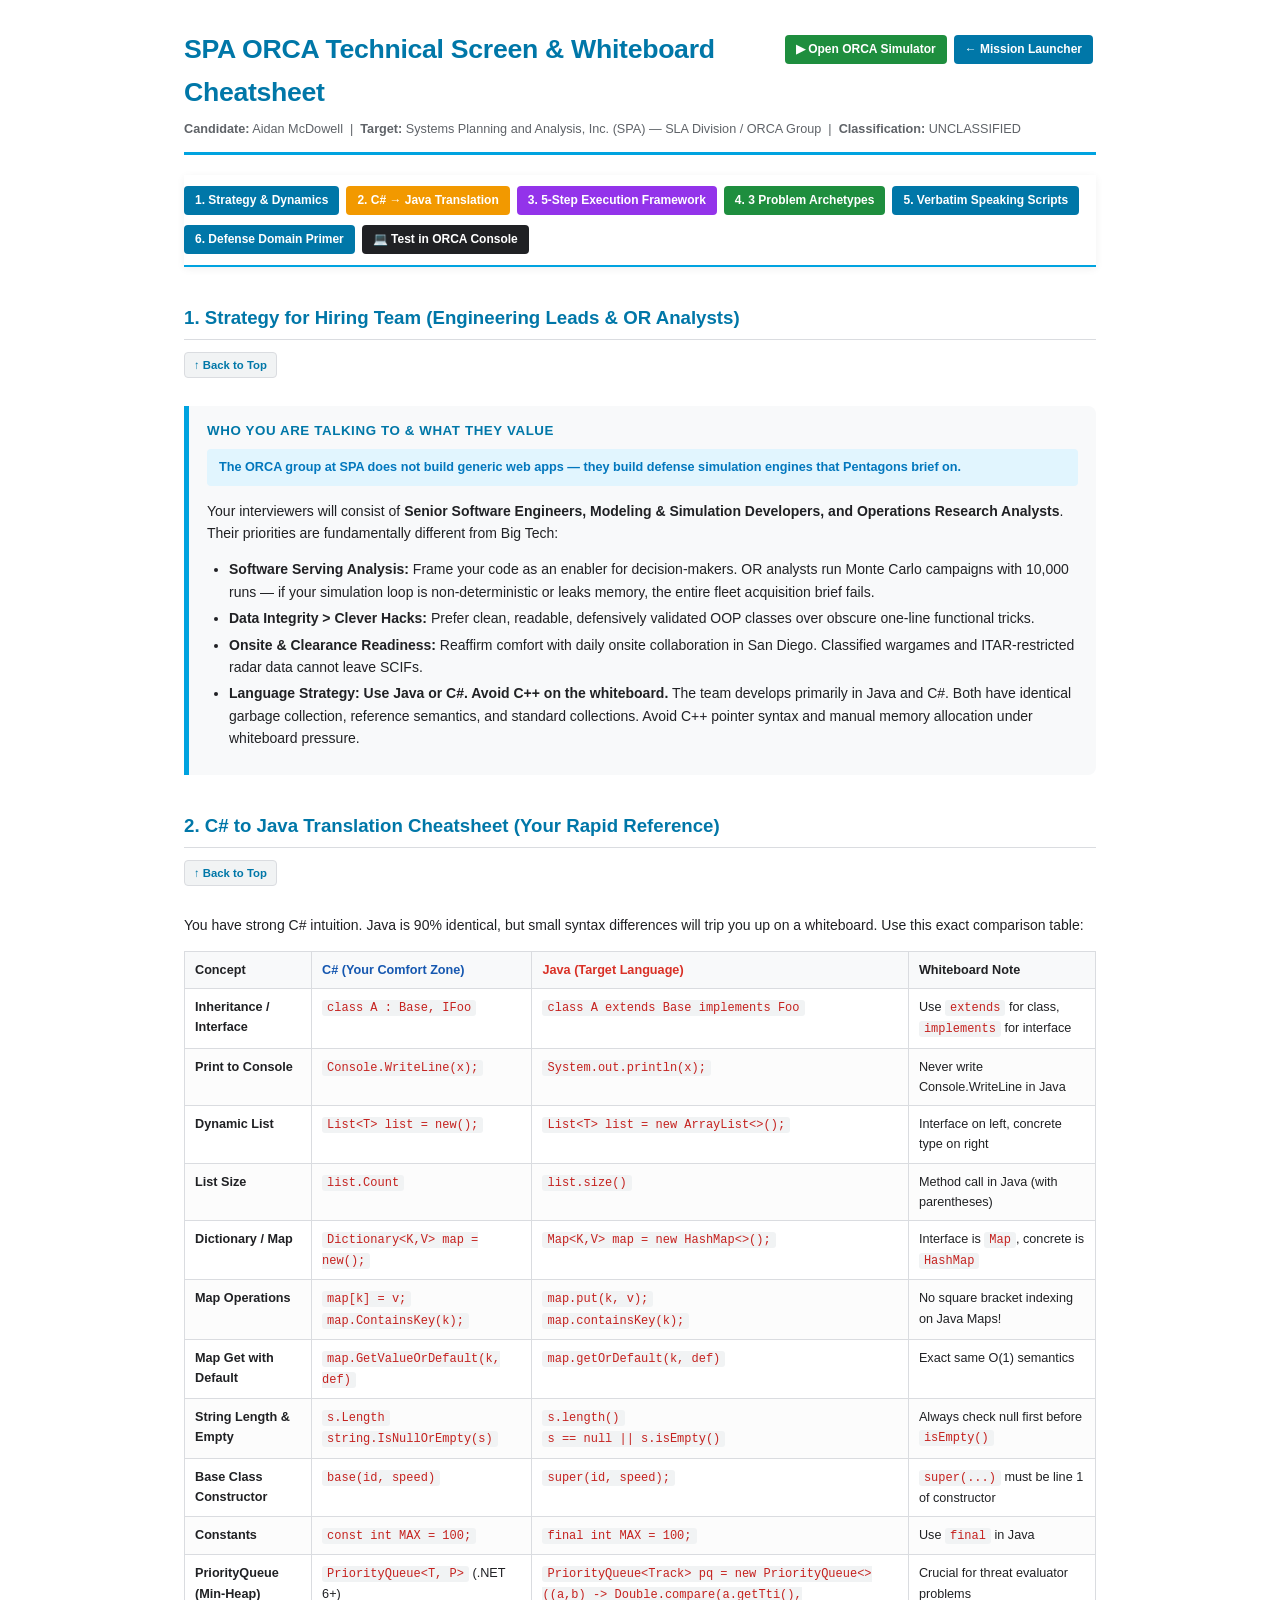
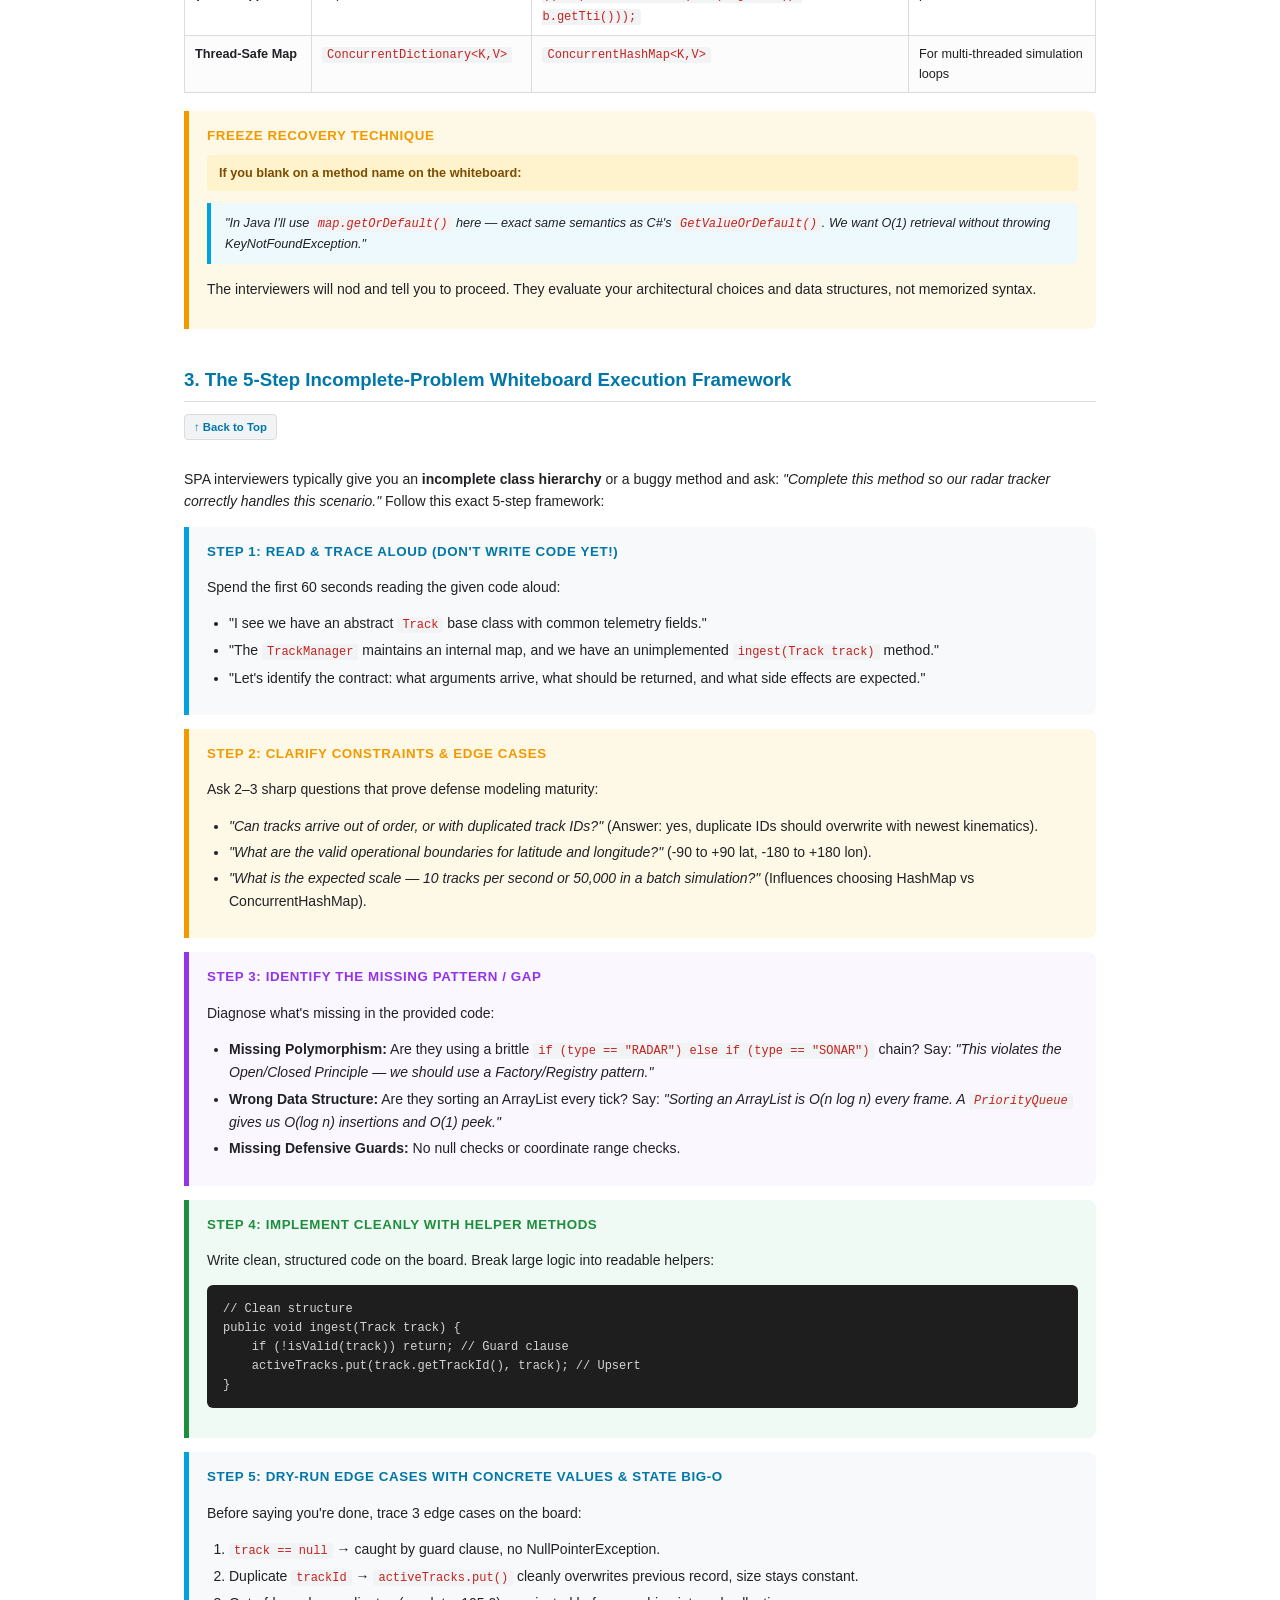
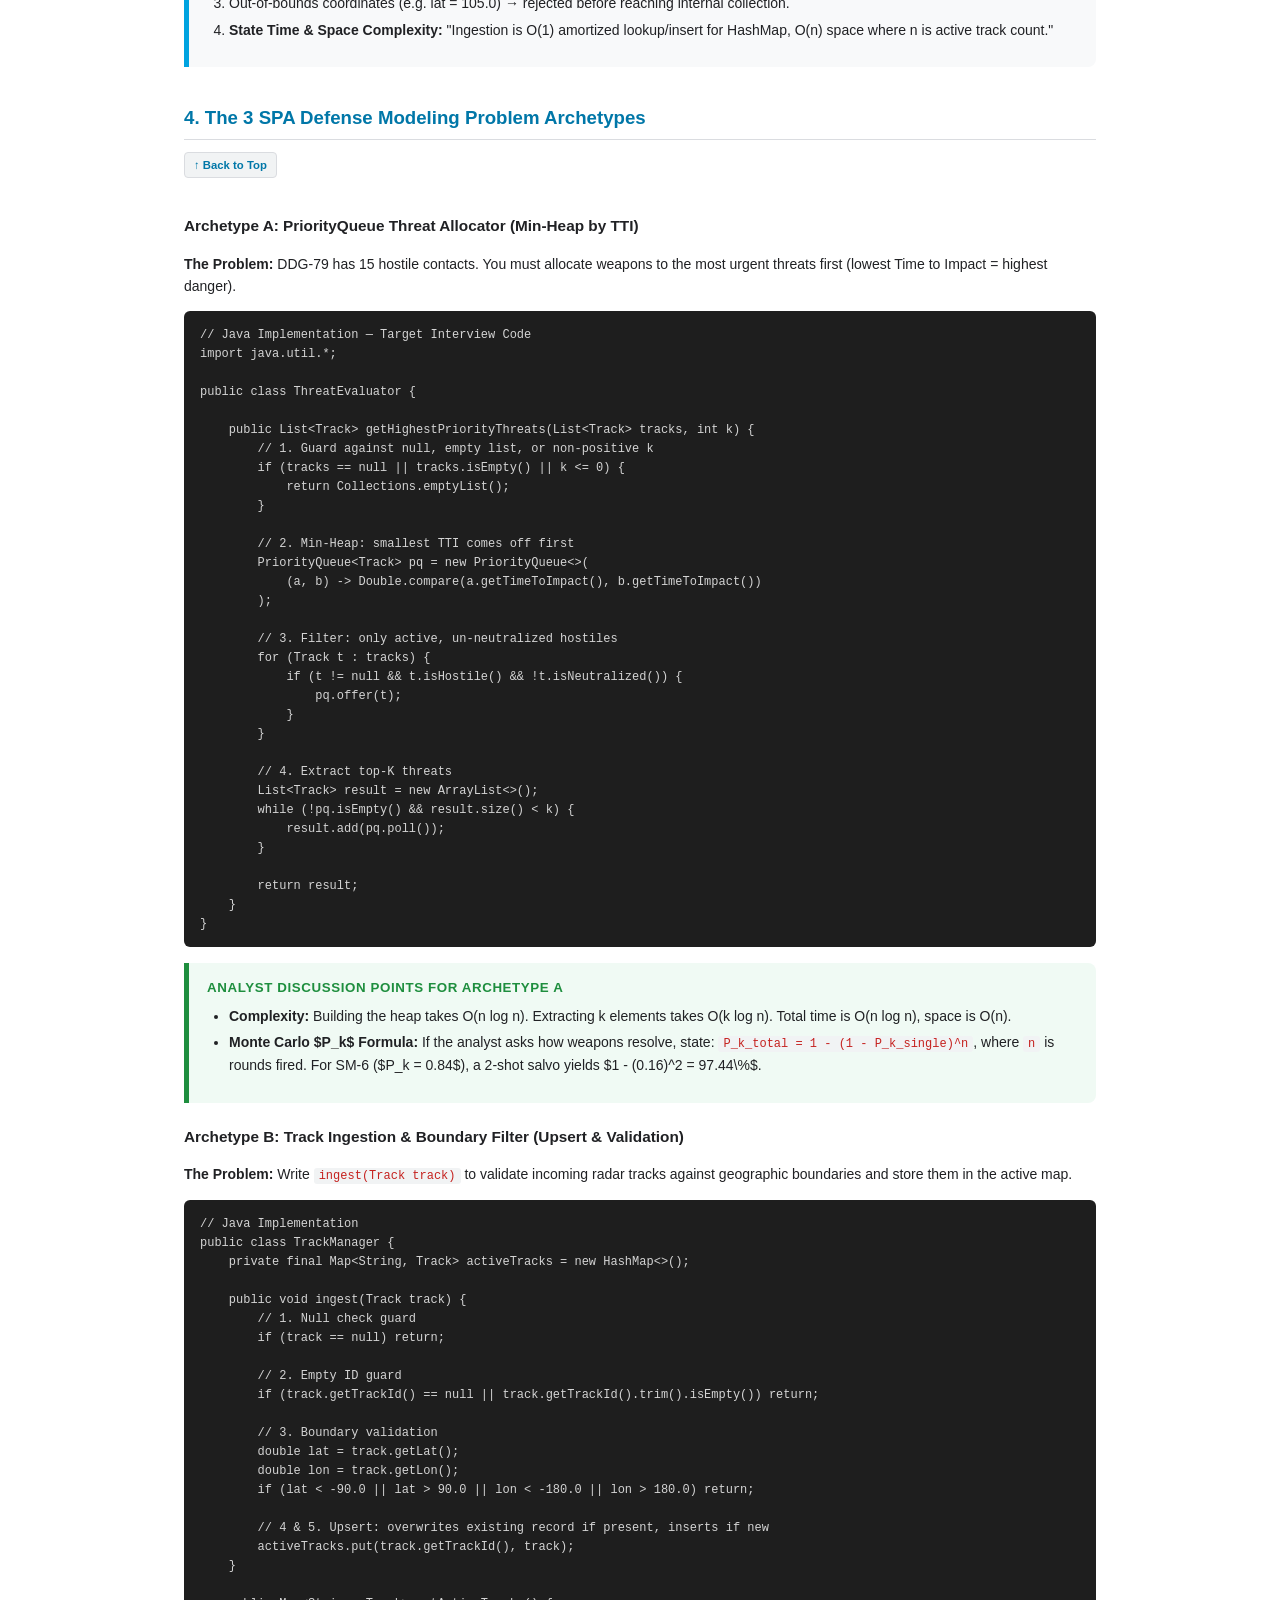
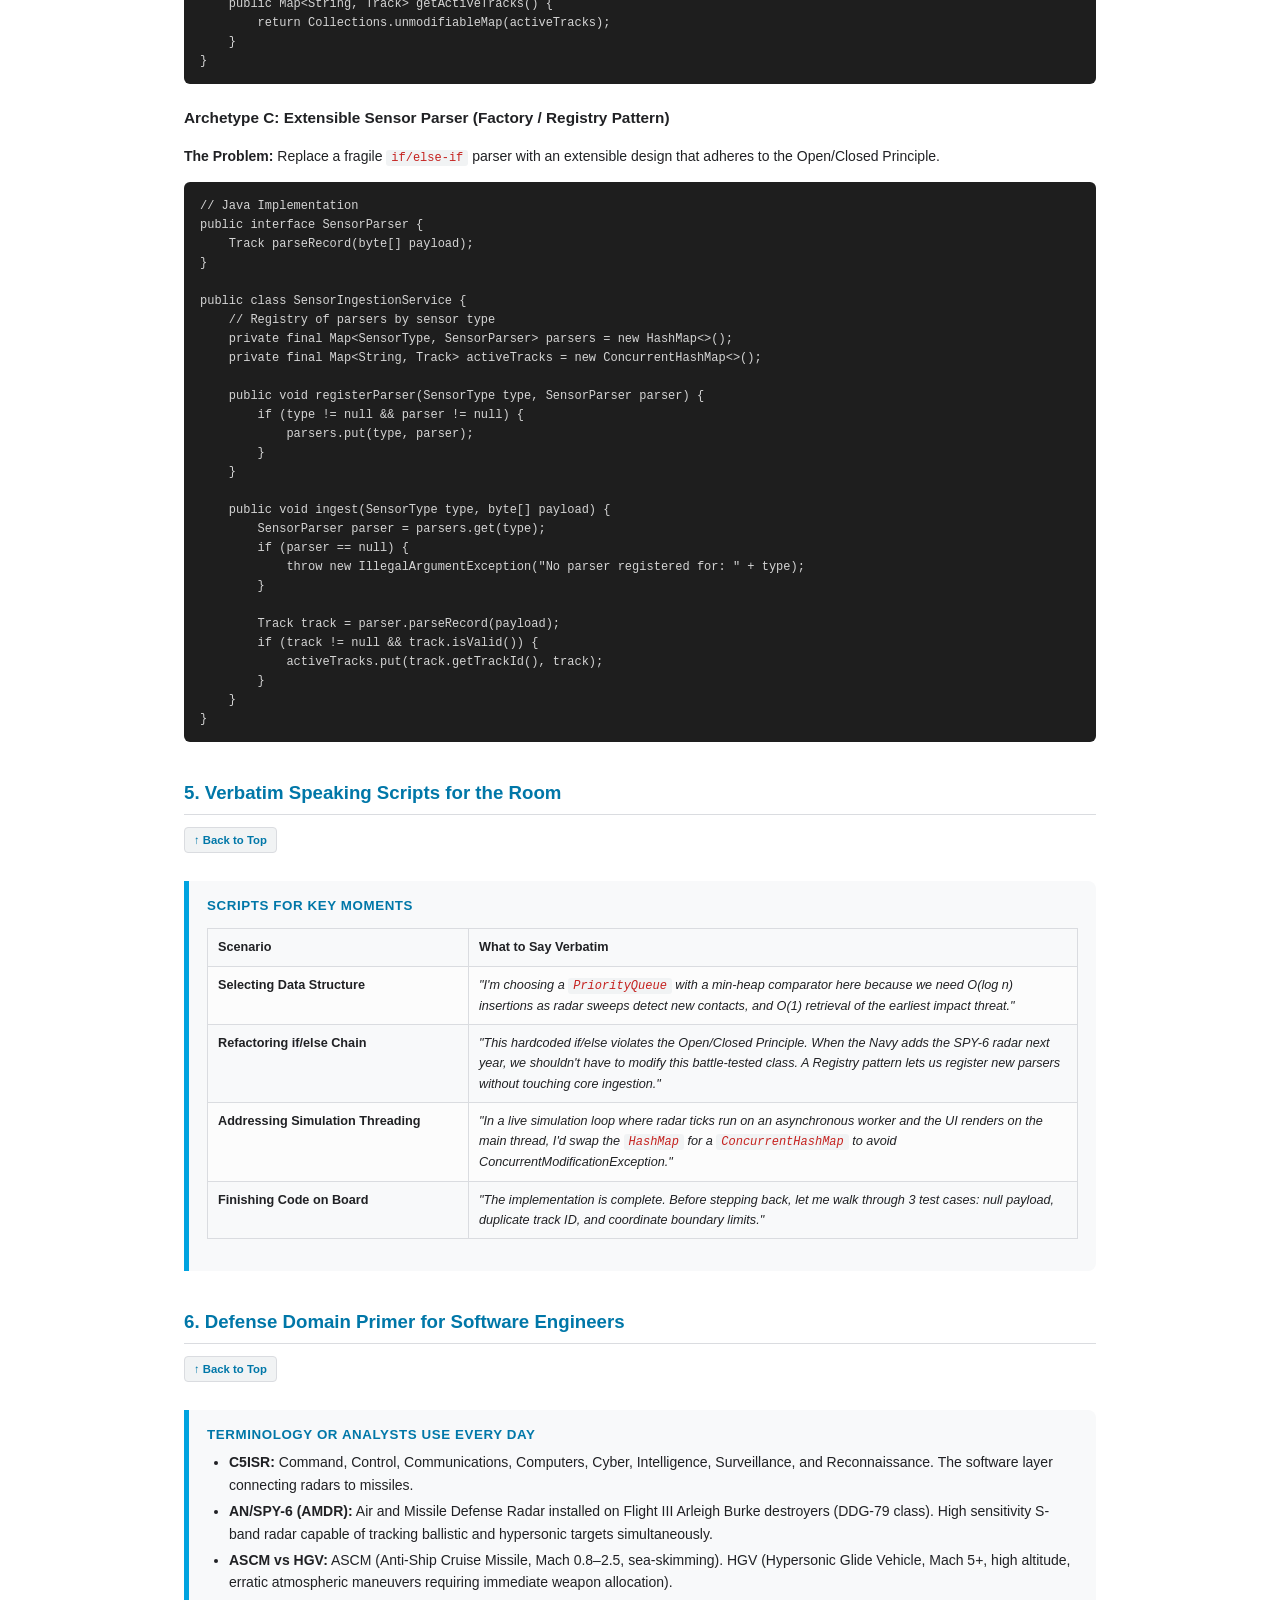
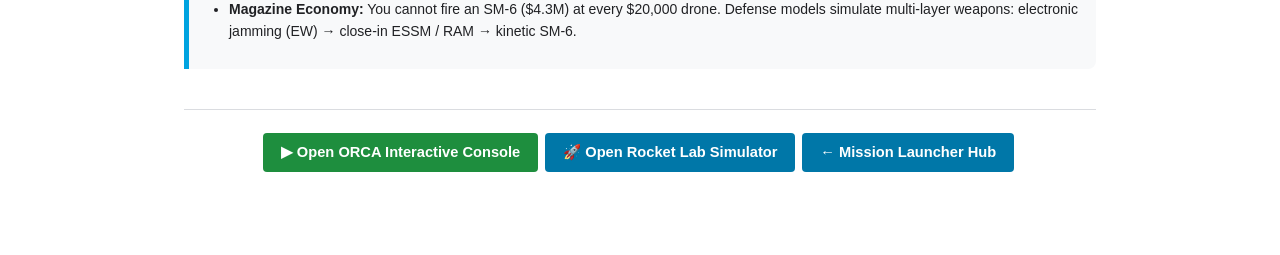
==== OCS.html @ 9c340b22 "orca sim more" ====
<!DOCTYPE html>
<html lang="en">
<head>
<meta charset="utf-8">
<title>SPA ORCA Technical Screen & Whiteboard Cheatsheet — Aidan McDowell</title>
<style>
  html { scroll-behavior: smooth; }
  *, *::before, *::after { box-sizing: border-box; }
  body {
    font-family: -apple-system, BlinkMacSystemFont, "Segoe UI", Roboto, Helvetica, Arial, sans-serif;
    line-height: 1.6;
    color: #202124;
    background: #fff;
    max-width: 960px;
    margin: 0 auto;
    padding: 28px 24px 60px;
    font-size: 10.5pt;
  }

  /* ── HEADER ── */
  .doc-header {
    border-bottom: 3px solid #00a3e0;
    padding-bottom: 12px;
    margin-bottom: 20px;
  }
  .doc-header h1 {
    color: #0077a8;
    font-size: 20pt;
    margin: 0 0 6px;
    letter-spacing: -0.3px;
  }
  .doc-header p { margin: 0; color: #5f6368; font-size: 9.5pt; }

  /* ── HEADINGS ── */
  h2 {
    color: #0077a8;
    font-size: 14pt;
    margin: 36px 0 8px;
    border-bottom: 1px solid #dadce0;
    padding-bottom: 6px;
    scroll-margin-top: 56px;
  }
  h3 { color: #202124; font-size: 11.5pt; margin: 22px 0 6px; scroll-margin-top: 56px; }

  /* ── PHASE BOXES ── */
  .phase-box {
    background: #f8f9fa;
    border-left: 5px solid #00a3e0;
    padding: 14px 18px;
    margin: 14px 0;
    border-radius: 0 8px 8px 0;
    scroll-margin-top: 56px;
  }
  .phase-box.warn  { border-left-color: #f29900; background: #fef9e7; }
  .phase-box.green { border-left-color: #1e8e3e; background: #f0faf4; }
  .phase-box.red   { border-left-color: #d93025; background: #fce8e6; }
  .phase-box.purple{ border-left-color: #9333ea; background: #fbf7ff; }

  .phase-title {
    font-weight: 700;
    font-size: 10pt;
    color: #0077a8;
    text-transform: uppercase;
    letter-spacing: 0.6px;
    margin-bottom: 6px;
  }
  .phase-box.warn   .phase-title { color: #f29900; }
  .phase-box.green  .phase-title { color: #1e8e3e; }
  .phase-box.red    .phase-title { color: #d93025; }
  .phase-box.purple .phase-title { color: #9333ea; }

  .trigger {
    background: #e1f5fe;
    padding: 8px 12px;
    border-radius: 4px;
    font-weight: 600;
    color: #0277bd;
    margin: 8px 0 12px;
    display: block;
    font-size: 9.5pt;
  }
  .phase-box.warn   .trigger { background: #fef3cd; color: #7c4d00; }
  .phase-box.red    .trigger { background: #fce8e6; color: #a50e0e; }
  .phase-box.purple .trigger { background: #f3e8ff; color: #6b21a8; }

  /* ── NAV BUTTONS ── */
  .nav-btn {
    display: inline-block;
    background: #0077a8;
    color: #fff !important;
    font-weight: 600;
    padding: 5px 11px;
    border-radius: 4px;
    text-decoration: none;
    font-size: 9pt;
    margin: 3px 3px 3px 0;
    white-space: nowrap;
  }
  .nav-btn:hover { background: #005a80; }
  .nav-btn.green { background: #1e8e3e; }
  .nav-btn.green:hover { background: #166130; }
  .nav-btn.orange { background: #f29900; color: #fff !important; }
  .nav-btn.orange:hover { background: #c47d00; }
  .nav-btn.purple { background: #9333ea; }
  .nav-btn.purple:hover { background: #7e22ce; }

  .back-btn {
    display: inline-block;
    background: #f1f3f4;
    color: #0077a8 !important;
    border: 1px solid #dadce0;
    font-weight: 600;
    padding: 3px 9px;
    border-radius: 4px;
    text-decoration: none;
    font-size: 8.5pt;
    margin: 4px 3px 14px 0;
  }
  .back-btn:hover { background: #e8eaed; }

  .jump-link { color: #0077a8; font-weight: 600; text-decoration: underline; }

  /* ── QUOTE BOX ── */
  .quote-box {
    background: #eef9fd;
    border-left: 4px solid #00a3e0;
    padding: 10px 14px;
    font-style: italic;
    margin: 10px 0;
    border-radius: 0 6px 6px 0;
    font-size: 9.5pt;
  }
  .quote-box.green { background: #f0faf4; border-left-color: #1e8e3e; }

  /* ── CODE BLOCKS ── */
  pre, code { font-family: "Consolas", "Courier New", monospace; }
  pre {
    background: #1e1e1e;
    color: #d4d4d4;
    padding: 14px 16px;
    border-radius: 6px;
    overflow-x: auto;
    font-size: 9.5pt;
    line-height: 1.5;
    margin: 10px 0 16px;
  }
  code {
    background: #f1f3f4;
    color: #c5221f;
    padding: 1px 5px;
    border-radius: 3px;
    font-size: 9pt;
  }
  pre code { background: transparent; color: inherit; padding: 0; }

  /* ── TABLES ── */
  table { width: 100%; border-collapse: collapse; margin: 12px 0 18px; font-size: 9.5pt; }
  th, td { border: 1px solid #dadce0; padding: 8px 10px; text-align: left; vertical-align: top; }
  th { background: #f8f9fa; font-weight: 600; color: #202124; }
  tr:nth-child(even) td { background: #fcfcfc; }
  .table-csharp { color: #1557b0; font-weight: 600; }
  .table-java { color: #d93025; font-weight: 600; }

  ul, ol { margin: 6px 0 12px; padding-left: 22px; }
  li { margin-bottom: 4px; }

  /* ── FLOATING NAV ── */
  .floating-nav {
    position: sticky; top: 0; z-index: 100;
    background: #fff; border-bottom: 2px solid #00a3e0;
    padding: 8px 0; margin-bottom: 20px;
    display: flex; flex-wrap: wrap; gap: 4px;
    box-shadow: 0 2px 8px rgba(0,0,0,0.06);
  }
</style>
</head>
<body>

<div class="doc-header" id="top">
  <div style="float: right; margin-top: 4px;">
    <a href="ORCA.html" class="nav-btn green">▶ Open ORCA Simulator</a>
    <a href="index.html" class="nav-btn">← Mission Launcher</a>
  </div>
  <h1>SPA ORCA Technical Screen &amp; Whiteboard Cheatsheet</h1>
  <p><strong>Candidate:</strong> Aidan McDowell &nbsp;|&nbsp; <strong>Target:</strong> Systems Planning and Analysis, Inc. (SPA) — SLA Division / ORCA Group &nbsp;|&nbsp; <strong>Classification:</strong> UNCLASSIFIED</p>
</div>

<!-- FLOATING NAV BAR -->
<div class="floating-nav">
  <a href="#strategy" class="nav-btn">1. Strategy &amp; Dynamics</a>
  <a href="#csharp-java" class="nav-btn orange">2. C# → Java Translation</a>
  <a href="#framework" class="nav-btn purple">3. 5-Step Execution Framework</a>
  <a href="#archetypes" class="nav-btn green">4. 3 Problem Archetypes</a>
  <a href="#phrases" class="nav-btn">5. Verbatim Speaking Scripts</a>
  <a href="#domain" class="nav-btn">6. Defense Domain Primer</a>
  <a href="ORCA.html" class="nav-btn" style="background: #202124;">💻 Test in ORCA Console</a>
</div>

<!-- SECTION 1 -->
<h2 id="strategy">1. Strategy for Hiring Team (Engineering Leads &amp; OR Analysts)</h2>
<a href="#top" class="back-btn">↑ Back to Top</a>

<div class="phase-box">
  <div class="phase-title">Who You Are Talking To &amp; What They Value</div>
  <span class="trigger">The ORCA group at SPA does not build generic web apps — they build defense simulation engines that Pentagons brief on.</span>
  <p>Your interviewers will consist of <strong>Senior Software Engineers, Modeling &amp; Simulation Developers, and Operations Research Analysts</strong>. Their priorities are fundamentally different from Big Tech:</p>
  <ul>
    <li><strong>Software Serving Analysis:</strong> Frame your code as an enabler for decision-makers. OR analysts run Monte Carlo campaigns with 10,000 runs — if your simulation loop is non-deterministic or leaks memory, the entire fleet acquisition brief fails.</li>
    <li><strong>Data Integrity &gt; Clever Hacks:</strong> Prefer clean, readable, defensively validated OOP classes over obscure one-line functional tricks.</li>
    <li><strong>Onsite &amp; Clearance Readiness:</strong> Reaffirm comfort with daily onsite collaboration in San Diego. Classified wargames and ITAR-restricted radar data cannot leave SCIFs.</li>
    <li><strong>Language Strategy:</strong> <strong>Use Java or C#. Avoid C++ on the whiteboard.</strong> The team develops primarily in Java and C#. Both have identical garbage collection, reference semantics, and standard collections. Avoid C++ pointer syntax and manual memory allocation under whiteboard pressure.</li>
  </ul>
</div>

<!-- SECTION 2 -->
<h2 id="csharp-java">2. C# to Java Translation Cheatsheet (Your Rapid Reference)</h2>
<a href="#top" class="back-btn">↑ Back to Top</a>

<p>You have strong C# intuition. Java is 90% identical, but small syntax differences will trip you up on a whiteboard. Use this exact comparison table:</p>

<table>
  <thead>
    <tr>
      <th>Concept</th>
      <th class="table-csharp">C# (Your Comfort Zone)</th>
      <th class="table-java">Java (Target Language)</th>
      <th>Whiteboard Note</th>
    </tr>
  </thead>
  <tbody>
    <tr>
      <td><strong>Inheritance / Interface</strong></td>
      <td><code>class A : Base, IFoo</code></td>
      <td><code>class A extends Base implements Foo</code></td>
      <td>Use <code>extends</code> for class, <code>implements</code> for interface</td>
    </tr>
    <tr>
      <td><strong>Print to Console</strong></td>
      <td><code>Console.WriteLine(x);</code></td>
      <td><code>System.out.println(x);</code></td>
      <td>Never write Console.WriteLine in Java</td>
    </tr>
    <tr>
      <td><strong>Dynamic List</strong></td>
      <td><code>List&lt;T&gt; list = new();</code></td>
      <td><code>List&lt;T&gt; list = new ArrayList&lt;&gt;();</code></td>
      <td>Interface on left, concrete type on right</td>
    </tr>
    <tr>
      <td><strong>List Size</strong></td>
      <td><code>list.Count</code></td>
      <td><code>list.size()</code></td>
      <td>Method call in Java (with parentheses)</td>
    </tr>
    <tr>
      <td><strong>Dictionary / Map</strong></td>
      <td><code>Dictionary&lt;K,V&gt; map = new();</code></td>
      <td><code>Map&lt;K,V&gt; map = new HashMap&lt;&gt;();</code></td>
      <td>Interface is <code>Map</code>, concrete is <code>HashMap</code></td>
    </tr>
    <tr>
      <td><strong>Map Operations</strong></td>
      <td><code>map[k] = v;</code><br><code>map.ContainsKey(k);</code></td>
      <td><code>map.put(k, v);</code><br><code>map.containsKey(k);</code></td>
      <td>No square bracket indexing on Java Maps!</td>
    </tr>
    <tr>
      <td><strong>Map Get with Default</strong></td>
      <td><code>map.GetValueOrDefault(k, def)</code></td>
      <td><code>map.getOrDefault(k, def)</code></td>
      <td>Exact same O(1) semantics</td>
    </tr>
    <tr>
      <td><strong>String Length &amp; Empty</strong></td>
      <td><code>s.Length</code><br><code>string.IsNullOrEmpty(s)</code></td>
      <td><code>s.length()</code><br><code>s == null || s.isEmpty()</code></td>
      <td>Always check null first before <code>isEmpty()</code></td>
    </tr>
    <tr>
      <td><strong>Base Class Constructor</strong></td>
      <td><code>base(id, speed)</code></td>
      <td><code>super(id, speed);</code></td>
      <td><code>super(...)</code> must be line 1 of constructor</td>
    </tr>
    <tr>
      <td><strong>Constants</strong></td>
      <td><code>const int MAX = 100;</code></td>
      <td><code>final int MAX = 100;</code></td>
      <td>Use <code>final</code> in Java</td>
    </tr>
    <tr>
      <td><strong>PriorityQueue (Min-Heap)</strong></td>
      <td><code>PriorityQueue&lt;T, P&gt;</code> (.NET 6+)</td>
      <td><code>PriorityQueue&lt;Track&gt; pq = new PriorityQueue&lt;&gt;((a,b) -&gt; Double.compare(a.getTti(), b.getTti()));</code></td>
      <td>Crucial for threat evaluator problems</td>
    </tr>
    <tr>
      <td><strong>Thread-Safe Map</strong></td>
      <td><code>ConcurrentDictionary&lt;K,V&gt;</code></td>
      <td><code>ConcurrentHashMap&lt;K,V&gt;</code></td>
      <td>For multi-threaded simulation loops</td>
    </tr>
  </tbody>
</table>

<div class="phase-box warn">
  <div class="phase-title">Freeze Recovery Technique</div>
  <span class="trigger">If you blank on a method name on the whiteboard:</span>
  <div class="quote-box">
    "In Java I'll use <code>map.getOrDefault()</code> here — exact same semantics as C#'s <code>GetValueOrDefault()</code>. We want O(1) retrieval without throwing KeyNotFoundException."
  </div>
  <p>The interviewers will nod and tell you to proceed. They evaluate your architectural choices and data structures, not memorized syntax.</p>
</div>

<!-- SECTION 3 -->
<h2 id="framework">3. The 5-Step Incomplete-Problem Whiteboard Execution Framework</h2>
<a href="#top" class="back-btn">↑ Back to Top</a>

<p>SPA interviewers typically give you an <strong>incomplete class hierarchy</strong> or a buggy method and ask: <em>"Complete this method so our radar tracker correctly handles this scenario."</em> Follow this exact 5-step framework:</p>

<div class="phase-box">
  <div class="phase-title">Step 1: Read &amp; Trace Aloud (Don't Write Code Yet!)</div>
  <p>Spend the first 60 seconds reading the given code aloud:</p>
  <ul>
    <li>"I see we have an abstract <code>Track</code> base class with common telemetry fields."</li>
    <li>"The <code>TrackManager</code> maintains an internal map, and we have an unimplemented <code>ingest(Track track)</code> method."</li>
    <li>"Let's identify the contract: what arguments arrive, what should be returned, and what side effects are expected."</li>
  </ul>
</div>

<div class="phase-box warn">
  <div class="phase-title">Step 2: Clarify Constraints &amp; Edge Cases</div>
  <p>Ask 2–3 sharp questions that prove defense modeling maturity:</p>
  <ul>
    <li><em>"Can tracks arrive out of order, or with duplicated track IDs?"</em> (Answer: yes, duplicate IDs should overwrite with newest kinematics).</li>
    <li><em>"What are the valid operational boundaries for latitude and longitude?"</em> (-90 to +90 lat, -180 to +180 lon).</li>
    <li><em>"What is the expected scale — 10 tracks per second or 50,000 in a batch simulation?"</em> (Influences choosing HashMap vs ConcurrentHashMap).</li>
  </ul>
</div>

<div class="phase-box purple">
  <div class="phase-title">Step 3: Identify the Missing Pattern / Gap</div>
  <p>Diagnose what's missing in the provided code:</p>
  <ul>
    <li><strong>Missing Polymorphism:</strong> Are they using a brittle <code>if (type == "RADAR") else if (type == "SONAR")</code> chain? Say: <em>"This violates the Open/Closed Principle — we should use a Factory/Registry pattern."</em></li>
    <li><strong>Wrong Data Structure:</strong> Are they sorting an ArrayList every tick? Say: <em>"Sorting an ArrayList is O(n log n) every frame. A <code>PriorityQueue</code> gives us O(log n) insertions and O(1) peek."</em></li>
    <li><strong>Missing Defensive Guards:</strong> No null checks or coordinate range checks.</li>
  </ul>
</div>

<div class="phase-box green">
  <div class="phase-title">Step 4: Implement Cleanly with Helper Methods</div>
  <p>Write clean, structured code on the board. Break large logic into readable helpers:</p>
  <pre><code>// Clean structure
public void ingest(Track track) {
    if (!isValid(track)) return; // Guard clause
    activeTracks.put(track.getTrackId(), track); // Upsert
}</code></pre>
</div>

<div class="phase-box">
  <div class="phase-title">Step 5: Dry-Run Edge Cases with Concrete Values &amp; State Big-O</div>
  <p>Before saying you're done, trace 3 edge cases on the board:</p>
  <ol>
    <li><code>track == null</code> → caught by guard clause, no NullPointerException.</li>
    <li>Duplicate <code>trackId</code> → <code>activeTracks.put()</code> cleanly overwrites previous record, size stays constant.</li>
    <li>Out-of-bounds coordinates (e.g. lat = 105.0) → rejected before reaching internal collection.</li>
    <li><strong>State Time &amp; Space Complexity:</strong> "Ingestion is O(1) amortized lookup/insert for HashMap, O(n) space where n is active track count."</li>
  </ol>
</div>

<!-- SECTION 4 -->
<h2 id="archetypes">4. The 3 SPA Defense Modeling Problem Archetypes</h2>
<a href="#top" class="back-btn">↑ Back to Top</a>

<h3>Archetype A: PriorityQueue Threat Allocator (Min-Heap by TTI)</h3>
<p><strong>The Problem:</strong> DDG-79 has 15 hostile contacts. You must allocate weapons to the most urgent threats first (lowest Time to Impact = highest danger).</p>

<pre><code class="language-java">// Java Implementation — Target Interview Code
import java.util.*;

public class ThreatEvaluator {

    public List&lt;Track&gt; getHighestPriorityThreats(List&lt;Track&gt; tracks, int k) {
        // 1. Guard against null, empty list, or non-positive k
        if (tracks == null || tracks.isEmpty() || k &lt;= 0) {
            return Collections.emptyList();
        }

        // 2. Min-Heap: smallest TTI comes off first
        PriorityQueue&lt;Track&gt; pq = new PriorityQueue&lt;&gt;(
            (a, b) -&gt; Double.compare(a.getTimeToImpact(), b.getTimeToImpact())
        );

        // 3. Filter: only active, un-neutralized hostiles
        for (Track t : tracks) {
            if (t != null && t.isHostile() && !t.isNeutralized()) {
                pq.offer(t);
            }
        }

        // 4. Extract top-K threats
        List&lt;Track&gt; result = new ArrayList&lt;&gt;();
        while (!pq.isEmpty() && result.size() &lt; k) {
            result.add(pq.poll());
        }

        return result;
    }
}</code></pre>

<div class="phase-box green">
  <div class="phase-title">Analyst Discussion Points for Archetype A</div>
  <ul>
    <li><strong>Complexity:</strong> Building the heap takes O(n log n). Extracting k elements takes O(k log n). Total time is O(n log n), space is O(n).</li>
    <li><strong>Monte Carlo $P_k$ Formula:</strong> If the analyst asks how weapons resolve, state:
      <code>P_k_total = 1 - (1 - P_k_single)^n</code>, where <code>n</code> is rounds fired. For SM-6 ($P_k = 0.84$), a 2-shot salvo yields $1 - (0.16)^2 = 97.44\%$.
    </li>
  </ul>
</div>

<h3>Archetype B: Track Ingestion &amp; Boundary Filter (Upsert &amp; Validation)</h3>
<p><strong>The Problem:</strong> Write <code>ingest(Track track)</code> to validate incoming radar tracks against geographic boundaries and store them in the active map.</p>

<pre><code class="language-java">// Java Implementation
public class TrackManager {
    private final Map&lt;String, Track&gt; activeTracks = new HashMap&lt;&gt;();

    public void ingest(Track track) {
        // 1. Null check guard
        if (track == null) return;

        // 2. Empty ID guard
        if (track.getTrackId() == null || track.getTrackId().trim().isEmpty()) return;

        // 3. Boundary validation
        double lat = track.getLat();
        double lon = track.getLon();
        if (lat &lt; -90.0 || lat &gt; 90.0 || lon &lt; -180.0 || lon &gt; 180.0) return;

        // 4 & 5. Upsert: overwrites existing record if present, inserts if new
        activeTracks.put(track.getTrackId(), track);
    }

    public Map&lt;String, Track&gt; getActiveTracks() {
        return Collections.unmodifiableMap(activeTracks);
    }
}</code></pre>

<h3>Archetype C: Extensible Sensor Parser (Factory / Registry Pattern)</h3>
<p><strong>The Problem:</strong> Replace a fragile <code>if/else-if</code> parser with an extensible design that adheres to the Open/Closed Principle.</p>

<pre><code class="language-java">// Java Implementation
public interface SensorParser {
    Track parseRecord(byte[] payload);
}

public class SensorIngestionService {
    // Registry of parsers by sensor type
    private final Map&lt;SensorType, SensorParser&gt; parsers = new HashMap&lt;&gt;();
    private final Map&lt;String, Track&gt; activeTracks = new ConcurrentHashMap&lt;&gt;();

    public void registerParser(SensorType type, SensorParser parser) {
        if (type != null && parser != null) {
            parsers.put(type, parser);
        }
    }

    public void ingest(SensorType type, byte[] payload) {
        SensorParser parser = parsers.get(type);
        if (parser == null) {
            throw new IllegalArgumentException("No parser registered for: " + type);
        }

        Track track = parser.parseRecord(payload);
        if (track != null && track.isValid()) {
            activeTracks.put(track.getTrackId(), track);
        }
    }
}</code></pre>

<!-- SECTION 5 -->
<h2 id="phrases">5. Verbatim Speaking Scripts for the Room</h2>
<a href="#top" class="back-btn">↑ Back to Top</a>

<div class="phase-box">
  <div class="phase-title">Scripts for Key Moments</div>
  <table style="width: 100%;">
    <tr>
      <th style="width: 30%;">Scenario</th>
      <th>What to Say Verbatim</th>
    </tr>
    <tr>
      <td><strong>Selecting Data Structure</strong></td>
      <td><em>"I'm choosing a <code>PriorityQueue</code> with a min-heap comparator here because we need O(log n) insertions as radar sweeps detect new contacts, and O(1) retrieval of the earliest impact threat."</em></td>
    </tr>
    <tr>
      <td><strong>Refactoring if/else Chain</strong></td>
      <td><em>"This hardcoded if/else violates the Open/Closed Principle. When the Navy adds the SPY-6 radar next year, we shouldn't have to modify this battle-tested class. A Registry pattern lets us register new parsers without touching core ingestion."</em></td>
    </tr>
    <tr>
      <td><strong>Addressing Simulation Threading</strong></td>
      <td><em>"In a live simulation loop where radar ticks run on an asynchronous worker and the UI renders on the main thread, I'd swap the <code>HashMap</code> for a <code>ConcurrentHashMap</code> to avoid ConcurrentModificationException."</em></td>
    </tr>
    <tr>
      <td><strong>Finishing Code on Board</strong></td>
      <td><em>"The implementation is complete. Before stepping back, let me walk through 3 test cases: null payload, duplicate track ID, and coordinate boundary limits."</em></td>
    </tr>
  </table>
</div>

<!-- SECTION 6 -->
<h2 id="domain">6. Defense Domain Primer for Software Engineers</h2>
<a href="#top" class="back-btn">↑ Back to Top</a>

<div class="phase-box">
  <div class="phase-title">Terminology OR Analysts Use Every Day</div>
  <ul>
    <li><strong>C5ISR:</strong> Command, Control, Communications, Computers, Cyber, Intelligence, Surveillance, and Reconnaissance. The software layer connecting radars to missiles.</li>
    <li><strong>AN/SPY-6 (AMDR):</strong> Air and Missile Defense Radar installed on Flight III Arleigh Burke destroyers (DDG-79 class). High sensitivity S-band radar capable of tracking ballistic and hypersonic targets simultaneously.</li>
    <li><strong>ASCM vs HGV:</strong> ASCM (Anti-Ship Cruise Missile, Mach 0.8–2.5, sea-skimming). HGV (Hypersonic Glide Vehicle, Mach 5+, high altitude, erratic atmospheric maneuvers requiring immediate weapon allocation).</li>
    <li><strong>Magazine Economy:</strong> You cannot fire an SM-6 ($4.3M) at every $20,000 drone. Defense models simulate multi-layer weapons: electronic jamming (EW) → close-in ESSM / RAM → kinetic SM-6.</li>
  </ul>
</div>

<div style="text-align: center; margin-top: 40px; padding: 20px; border-top: 1px solid #dadce0;">
  <a href="ORCA.html" class="nav-btn green" style="font-size: 11pt; padding: 8px 18px;">▶ Open ORCA Interactive Console</a>
  <a href="rocketlab.html" class="nav-btn" style="font-size: 11pt; padding: 8px 18px;">🚀 Open Rocket Lab Simulator</a>
  <a href="index.html" class="nav-btn" style="font-size: 11pt; padding: 8px 18px;">← Mission Launcher Hub</a>
</div>

</body>
</html>
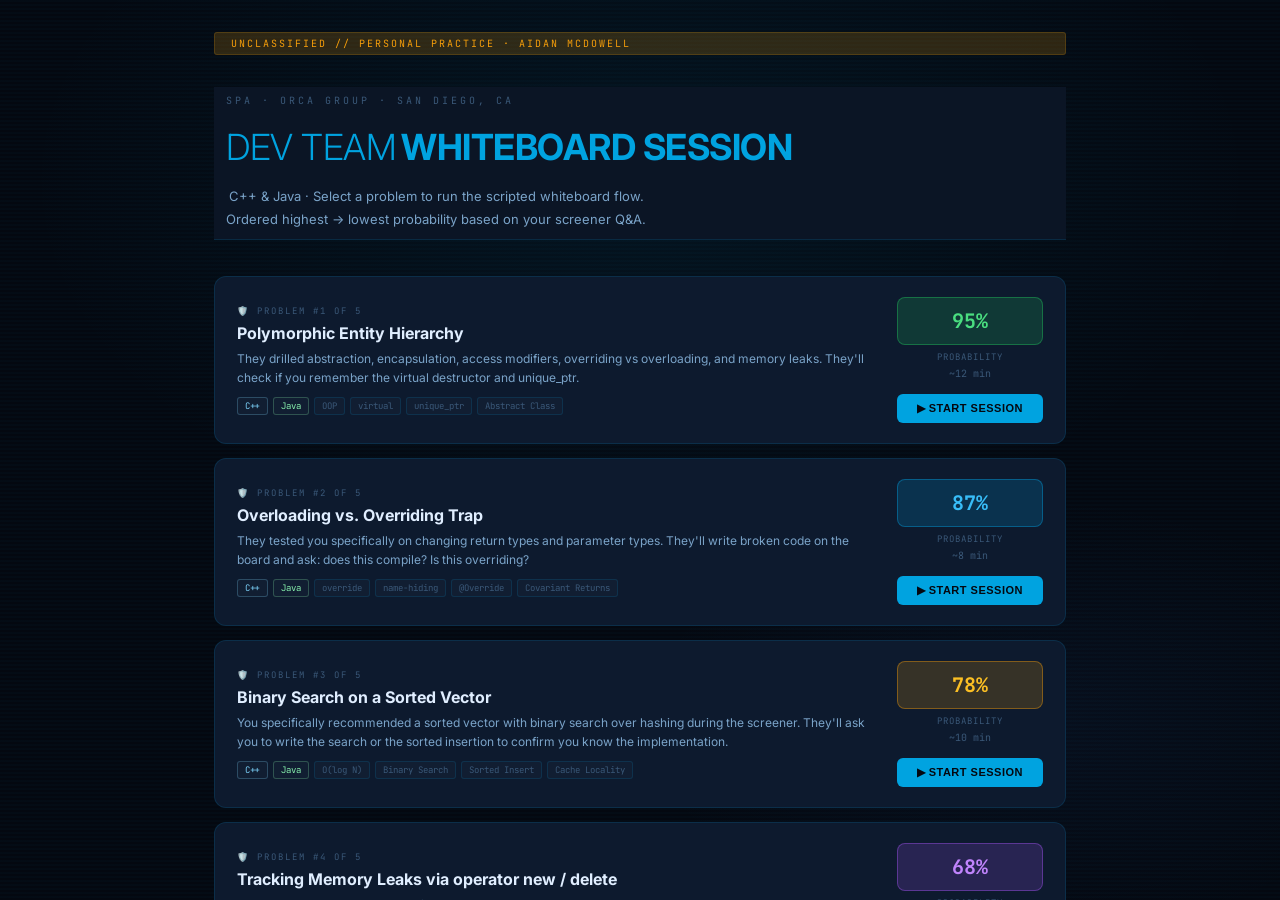
==== commit dee8a2be: "spa whiteboard" ====
--- a/OCS.html
+++ b/OCS.html
@@ -1,533 +1,1110 @@
 <!DOCTYPE html>
 <html lang="en">
 <head>
-<meta charset="utf-8">
-<title>SPA ORCA Technical Screen & Whiteboard Cheatsheet — Aidan McDowell</title>
+<meta charset="UTF-8">
+<meta name="viewport" content="width=device-width, initial-scale=1.0">
+<title>SPA ORCA — Dev Team Whiteboard Session</title>
+<meta name="description" content="SPA ORCA Dev Team Whiteboard Session simulator for Aidan McDowell. C++ and Java OOP whiteboard problems with scripted interviewer flow and block-by-block narration.">
+<link rel="stylesheet" href="orca-styles.css">
 <style>
-  html { scroll-behavior: smooth; }
-  *, *::before, *::after { box-sizing: border-box; }
-  body {
-    font-family: -apple-system, BlinkMacSystemFont, "Segoe UI", Roboto, Helvetica, Arial, sans-serif;
-    line-height: 1.6;
-    color: #202124;
-    background: #fff;
-    max-width: 960px;
-    margin: 0 auto;
-    padding: 28px 24px 60px;
-    font-size: 10.5pt;
-  }
-
-  /* ── HEADER ── */
-  .doc-header {
-    border-bottom: 3px solid #00a3e0;
-    padding-bottom: 12px;
-    margin-bottom: 20px;
-  }
-  .doc-header h1 {
-    color: #0077a8;
-    font-size: 20pt;
-    margin: 0 0 6px;
-    letter-spacing: -0.3px;
-  }
-  .doc-header p { margin: 0; color: #5f6368; font-size: 9.5pt; }
-
-  /* ── HEADINGS ── */
-  h2 {
-    color: #0077a8;
-    font-size: 14pt;
-    margin: 36px 0 8px;
-    border-bottom: 1px solid #dadce0;
-    padding-bottom: 6px;
-    scroll-margin-top: 56px;
-  }
-  h3 { color: #202124; font-size: 11.5pt; margin: 22px 0 6px; scroll-margin-top: 56px; }
-
-  /* ── PHASE BOXES ── */
-  .phase-box {
-    background: #f8f9fa;
-    border-left: 5px solid #00a3e0;
-    padding: 14px 18px;
-    margin: 14px 0;
-    border-radius: 0 8px 8px 0;
-    scroll-margin-top: 56px;
-  }
-  .phase-box.warn  { border-left-color: #f29900; background: #fef9e7; }
-  .phase-box.green { border-left-color: #1e8e3e; background: #f0faf4; }
-  .phase-box.red   { border-left-color: #d93025; background: #fce8e6; }
-  .phase-box.purple{ border-left-color: #9333ea; background: #fbf7ff; }
-
-  .phase-title {
-    font-weight: 700;
-    font-size: 10pt;
-    color: #0077a8;
-    text-transform: uppercase;
-    letter-spacing: 0.6px;
-    margin-bottom: 6px;
-  }
-  .phase-box.warn   .phase-title { color: #f29900; }
-  .phase-box.green  .phase-title { color: #1e8e3e; }
-  .phase-box.red    .phase-title { color: #d93025; }
-  .phase-box.purple .phase-title { color: #9333ea; }
-
-  .trigger {
-    background: #e1f5fe;
-    padding: 8px 12px;
-    border-radius: 4px;
-    font-weight: 600;
-    color: #0277bd;
-    margin: 8px 0 12px;
-    display: block;
-    font-size: 9.5pt;
-  }
-  .phase-box.warn   .trigger { background: #fef3cd; color: #7c4d00; }
-  .phase-box.red    .trigger { background: #fce8e6; color: #a50e0e; }
-  .phase-box.purple .trigger { background: #f3e8ff; color: #6b21a8; }
-
-  /* ── NAV BUTTONS ── */
-  .nav-btn {
-    display: inline-block;
-    background: #0077a8;
-    color: #fff !important;
-    font-weight: 600;
-    padding: 5px 11px;
-    border-radius: 4px;
-    text-decoration: none;
-    font-size: 9pt;
-    margin: 3px 3px 3px 0;
-    white-space: nowrap;
-  }
-  .nav-btn:hover { background: #005a80; }
-  .nav-btn.green { background: #1e8e3e; }
-  .nav-btn.green:hover { background: #166130; }
-  .nav-btn.orange { background: #f29900; color: #fff !important; }
-  .nav-btn.orange:hover { background: #c47d00; }
-  .nav-btn.purple { background: #9333ea; }
-  .nav-btn.purple:hover { background: #7e22ce; }
-
-  .back-btn {
-    display: inline-block;
-    background: #f1f3f4;
-    color: #0077a8 !important;
-    border: 1px solid #dadce0;
-    font-weight: 600;
-    padding: 3px 9px;
-    border-radius: 4px;
-    text-decoration: none;
-    font-size: 8.5pt;
-    margin: 4px 3px 14px 0;
-  }
-  .back-btn:hover { background: #e8eaed; }
-
-  .jump-link { color: #0077a8; font-weight: 600; text-decoration: underline; }
-
-  /* ── QUOTE BOX ── */
-  .quote-box {
-    background: #eef9fd;
-    border-left: 4px solid #00a3e0;
-    padding: 10px 14px;
-    font-style: italic;
-    margin: 10px 0;
-    border-radius: 0 6px 6px 0;
-    font-size: 9.5pt;
-  }
-  .quote-box.green { background: #f0faf4; border-left-color: #1e8e3e; }
-
-  /* ── CODE BLOCKS ── */
-  pre, code { font-family: "Consolas", "Courier New", monospace; }
-  pre {
-    background: #1e1e1e;
-    color: #d4d4d4;
-    padding: 14px 16px;
-    border-radius: 6px;
-    overflow-x: auto;
-    font-size: 9.5pt;
-    line-height: 1.5;
-    margin: 10px 0 16px;
-  }
-  code {
-    background: #f1f3f4;
-    color: #c5221f;
-    padding: 1px 5px;
-    border-radius: 3px;
-    font-size: 9pt;
-  }
-  pre code { background: transparent; color: inherit; padding: 0; }
-
-  /* ── TABLES ── */
-  table { width: 100%; border-collapse: collapse; margin: 12px 0 18px; font-size: 9.5pt; }
-  th, td { border: 1px solid #dadce0; padding: 8px 10px; text-align: left; vertical-align: top; }
-  th { background: #f8f9fa; font-weight: 600; color: #202124; }
-  tr:nth-child(even) td { background: #fcfcfc; }
-  .table-csharp { color: #1557b0; font-weight: 600; }
-  .table-java { color: #d93025; font-weight: 600; }
-
-  ul, ol { margin: 6px 0 12px; padding-left: 22px; }
-  li { margin-bottom: 4px; }
-
-  /* ── FLOATING NAV ── */
-  .floating-nav {
-    position: sticky; top: 0; z-index: 100;
-    background: #fff; border-bottom: 2px solid #00a3e0;
-    padding: 8px 0; margin-bottom: 20px;
-    display: flex; flex-wrap: wrap; gap: 4px;
-    box-shadow: 0 2px 8px rgba(0,0,0,0.06);
-  }
+/* ──────────────────────────────────────────────
+   WHITEBOARD-SPECIFIC OVERRIDES
+────────────────────────────────────────────── */
+
+/* Probability badge colors */
+.prob-95  { background: rgba(34,197,94,0.18);  color: #4ade80; border: 1px solid rgba(34,197,94,0.4); }
+.prob-87  { background: rgba(0,163,224,0.18);  color: #38bdf8; border: 1px solid rgba(0,163,224,0.4); }
+.prob-78  { background: rgba(245,158,11,0.18); color: #fbbf24; border: 1px solid rgba(245,158,11,0.4); }
+.prob-68  { background: rgba(168,85,247,0.18); color: #c084fc; border: 1px solid rgba(168,85,247,0.4); }
+.prob-52  { background: rgba(239,68,68,0.15);  color: #f87171; border: 1px solid rgba(239,68,68,0.35); }
+
+/* ── LANDING ── */
+.wb-landing { position:relative; z-index:3; width:100%; max-width:900px; margin:0 auto; padding:32px 24px 60px; overflow-y:auto; height:100%; }
+.wb-landing::-webkit-scrollbar { width:4px; }
+.wb-landing::-webkit-scrollbar-thumb { background:var(--border-md); border-radius:2px; }
+
+.wb-header { text-align:center; margin-bottom:36px; }
+.wb-eyebrow { font-family:var(--font-mono); font-size:10px; letter-spacing:3px; text-transform:uppercase; color:var(--text-dim); margin-bottom:10px; }
+.wb-title { font-size:36px; font-weight:300; letter-spacing:-0.5px; margin-bottom:8px; }
+.wb-title strong { font-weight:700; color:var(--spa-cyan); }
+.wb-subtitle { font-size:13px; color:var(--text-secondary); line-height:1.8; }
+
+.prob-grid { display:flex; flex-direction:column; gap:14px; margin-bottom:20px; }
+
+.prob-card {
+  background:var(--bg-card); border:1px solid var(--border); border-radius:12px;
+  padding:20px 22px; cursor:pointer; transition:all 0.3s ease;
+  display:grid; grid-template-columns:1fr auto; gap:12px; align-items:center;
+  position:relative; overflow:hidden;
+}
+.prob-card::before {
+  content:''; position:absolute; left:0; top:0; bottom:0; width:3px;
+  background:var(--spa-cyan); opacity:0; transition:opacity 0.3s;
+}
+.prob-card:hover { border-color:var(--border-hi); transform:translateX(4px); box-shadow:0 0 30px rgba(0,163,224,0.12); }
+.prob-card:hover::before { opacity:1; }
+
+.prob-card-left {}
+.prob-rank { font-family:var(--font-mono); font-size:9px; letter-spacing:2px; text-transform:uppercase; color:var(--text-dim); margin-bottom:6px; }
+.prob-name { font-size:16px; font-weight:700; color:var(--text-primary); margin-bottom:6px; }
+.prob-why { font-size:12px; color:var(--text-secondary); line-height:1.6; margin-bottom:10px; }
+.prob-tags { display:flex; flex-wrap:wrap; gap:5px; }
+.prob-tag { font-family:var(--font-mono); font-size:9px; padding:2px 7px; border-radius:3px; border:1px solid var(--border); color:var(--text-dim); background:rgba(255,255,255,0.02); }
+.prob-tag.cpp  { color:#7dd3fc; border-color:rgba(125,211,252,0.25); }
+.prob-tag.java { color:#86efac; border-color:rgba(134,239,172,0.25); }
+
+.prob-card-right { text-align:center; flex-shrink:0; }
+.prob-badge { font-family:var(--font-mono); font-size:20px; font-weight:700; padding:10px 16px; border-radius:8px; display:block; margin-bottom:6px; }
+.prob-badge-label { font-family:var(--font-mono); font-size:9px; letter-spacing:1px; text-transform:uppercase; color:var(--text-dim); display:block; }
+.prob-est { font-family:var(--font-mono); font-size:10px; color:var(--text-dim); margin-top:4px; }
+
+.prob-launch-btn {
+  margin-top:14px; background:var(--spa-cyan); color:#040810; font-weight:700;
+  font-size:11px; padding:8px 20px; border-radius:6px; border:none; cursor:pointer;
+  letter-spacing:0.5px; transition:all 0.2s; display:block; width:100%; text-align:center;
+}
+.prob-launch-btn:hover { background:#22d3f0; transform:scale(1.03); }
+
+.checklist-card {
+  background:var(--bg-card); border:1px solid rgba(245,158,11,0.25); border-radius:12px;
+  padding:20px 22px;
+}
+.checklist-title { font-family:var(--font-mono); font-size:10px; letter-spacing:2px; text-transform:uppercase; color:var(--amber); margin-bottom:14px; }
+.checklist-grid { display:grid; grid-template-columns:1fr 1fr; gap:10px; }
+.cl-item { font-size:12px; color:var(--text-secondary); line-height:1.6; display:flex; gap:8px; }
+.cl-icon { flex-shrink:0; color:var(--amber); }
+
+/* ── INTERVIEW SCREEN ── */
+.wb-hud {
+  height:48px; background:var(--bg-deep); border-bottom:1px solid var(--border);
+  display:flex; align-items:center; padding:0 16px; gap:12px; flex-shrink:0;
+}
+.wb-hud-badge { font-family:var(--font-mono); font-size:9px; letter-spacing:1.5px; text-transform:uppercase; color:var(--spa-cyan); background:var(--spa-cyan-dim); border:1px solid var(--border-md); padding:3px 10px; border-radius:3px; }
+.wb-hud-problem { font-size:13px; font-weight:600; color:var(--text-primary); }
+.wb-hud-center { flex:1; display:flex; flex-direction:column; align-items:center; gap:1px; }
+.wb-timer { font-family:var(--font-mono); font-size:22px; font-weight:700; color:var(--text-primary); letter-spacing:2px; }
+.wb-phase-label { font-family:var(--font-mono); font-size:9px; color:var(--text-dim); letter-spacing:1px; text-transform:uppercase; }
+.wb-hud-right { display:flex; align-items:center; gap:8px; }
+.wb-block-counter { font-family:var(--font-mono); font-size:11px; color:var(--text-secondary); background:rgba(255,255,255,0.04); padding:4px 10px; border-radius:4px; border:1px solid var(--border); }
+.wb-back-btn { font-family:var(--font-mono); font-size:9px; letter-spacing:1px; text-transform:uppercase; background:transparent; border:1px solid var(--border); color:var(--text-dim); padding:4px 10px; border-radius:4px; cursor:pointer; transition:all 0.2s; }
+.wb-back-btn:hover { border-color:var(--border-hi); color:var(--text-primary); }
+
+.wb-interview-wrap {
+  flex:1; display:flex; overflow:hidden;
+}
+
+/* LEFT: Chat */
+.wb-chat-panel {
+  width:300px; flex-shrink:0; border-right:1px solid var(--border);
+  display:flex; flex-direction:column; background:var(--bg-panel);
+}
+.wb-chat-header {
+  padding:12px 14px; border-bottom:1px solid var(--border); display:flex; align-items:center; gap:10px; flex-shrink:0;
+}
+.wb-interviewer-avatar { width:34px; height:34px; border-radius:50%; background:linear-gradient(135deg,#1e3a5f,#0f2040); border:2px solid var(--border-md); display:flex; align-items:center; justify-content:center; font-weight:700; font-size:13px; color:var(--spa-cyan); flex-shrink:0; }
+.wb-interviewer-name { font-size:13px; font-weight:600; color:var(--text-primary); }
+.wb-interviewer-title { font-size:10px; color:var(--text-dim); font-family:var(--font-mono); letter-spacing:0.5px; }
+.wb-online-dot { width:7px; height:7px; border-radius:50%; background:#22c55e; margin-left:auto; box-shadow:0 0 8px rgba(34,197,94,0.6); animation:pulse-dot 2s ease-in-out infinite; flex-shrink:0; }
+@keyframes pulse-dot { 0%,100%{opacity:1} 50%{opacity:0.5} }
+
+.wb-chat-messages { flex:1; overflow-y:auto; padding:14px 14px; display:flex; flex-direction:column; gap:10px; }
+.wb-chat-messages::-webkit-scrollbar { width:3px; }
+.wb-chat-messages::-webkit-scrollbar-thumb { background:var(--border-md); }
+
+.wb-msg { max-width:90%; animation:fadeInUp 0.3s ease; }
+@keyframes fadeInUp { from{opacity:0;transform:translateY(6px)} to{opacity:1;transform:none} }
+.wb-msg.interviewer { align-self:flex-start; }
+.wb-msg.system { align-self:center; }
+.wb-msg-bubble { padding:9px 12px; border-radius:10px; font-size:12px; line-height:1.65; }
+.wb-msg.interviewer .wb-msg-bubble { background:var(--bg-card); border:1px solid var(--border); color:var(--text-primary); border-radius:4px 10px 10px 10px; }
+.wb-msg.system .wb-msg-bubble { background:rgba(0,163,224,0.07); border:1px solid rgba(0,163,224,0.2); color:var(--text-secondary); font-size:11px; font-family:var(--font-mono); letter-spacing:0.3px; text-align:center; border-radius:4px; }
+.wb-msg-time { font-size:9px; color:var(--text-dim); font-family:var(--font-mono); margin-top:3px; padding:0 2px; }
+
+.wb-chat-footer { padding:10px 12px; border-top:1px solid var(--border); flex-shrink:0; }
+.wb-notes-input { width:100%; background:var(--bg-input); border:1px solid var(--border); border-radius:6px; padding:8px 10px; color:var(--text-primary); font-size:11px; font-family:var(--font-mono); resize:none; outline:none; line-height:1.5; }
+.wb-notes-input:focus { border-color:var(--border-hi); }
+.wb-notes-input::placeholder { color:var(--text-dim); }
+
+/* RIGHT: Board Content */
+.wb-right-panel { flex:1; display:flex; flex-direction:column; overflow:hidden; }
+
+/* Problem header strip */
+.wb-prob-strip {
+  padding:10px 18px; border-bottom:1px solid var(--border); flex-shrink:0;
+  display:flex; align-items:center; gap:12px; background:var(--bg-panel);
+}
+.wb-prob-strip-badge { font-family:var(--font-mono); font-size:11px; font-weight:700; padding:3px 10px; border-radius:4px; }
+.wb-prob-strip-title { font-size:14px; font-weight:700; color:var(--text-primary); }
+.wb-prob-strip-why { font-size:11px; color:var(--text-dim); margin-left:auto; font-style:italic; max-width:300px; text-align:right; line-height:1.4; }
+
+/* Language selector */
+.wb-lang-bar { display:flex; align-items:center; gap:8px; padding:8px 18px; border-bottom:1px solid var(--border); background:var(--bg-deep); flex-shrink:0; }
+.wb-lang-label { font-family:var(--font-mono); font-size:9px; color:var(--text-dim); letter-spacing:1.5px; text-transform:uppercase; }
+.wb-lang-btn { font-family:var(--font-mono); font-size:10px; font-weight:600; padding:3px 12px; border-radius:4px; border:1px solid var(--border); background:transparent; color:var(--text-dim); cursor:pointer; transition:all 0.2s; letter-spacing:0.5px; }
+.wb-lang-btn.active { background:var(--spa-cyan-dim); border-color:var(--border-hi); color:var(--spa-cyan); }
+.wb-lang-btn:hover:not(.active) { border-color:var(--border-md); color:var(--text-secondary); }
+
+/* Block display */
+.wb-board-area { flex:1; overflow-y:auto; padding:18px; display:flex; flex-direction:column; gap:14px; }
+.wb-board-area::-webkit-scrollbar { width:4px; }
+.wb-board-area::-webkit-scrollbar-thumb { background:var(--border-md); }
+
+.wb-block-header { display:flex; align-items:center; gap:10px; margin-bottom:8px; }
+.wb-block-num { font-family:var(--font-mono); font-size:9px; font-weight:700; letter-spacing:1.5px; text-transform:uppercase; color:var(--spa-cyan); background:var(--spa-cyan-dim); padding:2px 8px; border-radius:3px; }
+.wb-block-label-text { font-size:13px; font-weight:600; color:var(--text-primary); }
+
+.wb-code-display {
+  background:#060d18; border:1px solid rgba(0,163,224,0.12); border-radius:8px;
+  padding:16px 18px; font-family:var(--font-mono); font-size:12.5px; line-height:1.7;
+  color:#a8d8f0; overflow-x:auto; white-space:pre; margin-bottom:10px;
+  border-left:3px solid var(--spa-cyan);
+}
+
+.wb-say-box {
+  background:rgba(0,163,224,0.06); border:1px solid rgba(0,163,224,0.2);
+  border-radius:6px; padding:12px 14px; display:flex; gap:10px; align-items:flex-start;
+  margin-bottom:10px;
+}
+.wb-say-icon { font-size:14px; flex-shrink:0; }
+.wb-say-label { font-family:var(--font-mono); font-size:9px; font-weight:700; letter-spacing:1.5px; text-transform:uppercase; color:var(--spa-cyan); margin-bottom:4px; }
+.wb-say-text { font-size:13px; color:#bae6fd; line-height:1.65; font-style:italic; }
+
+/* Block nav */
+.wb-block-nav {
+  display:flex; align-items:center; gap:10px; padding:10px 18px;
+  border-top:1px solid var(--border); background:var(--bg-panel); flex-shrink:0;
+}
+.wb-nav-btn { font-family:var(--font-mono); font-size:10px; font-weight:600; padding:6px 16px; border-radius:5px; border:1px solid var(--border); background:transparent; color:var(--text-secondary); cursor:pointer; transition:all 0.2s; letter-spacing:0.5px; }
+.wb-nav-btn:hover:not(:disabled) { border-color:var(--border-hi); color:var(--text-primary); background:rgba(255,255,255,0.03); }
+.wb-nav-btn:disabled { opacity:0.25; cursor:not-allowed; }
+.wb-nav-btn.primary { background:var(--spa-cyan); border-color:var(--spa-cyan); color:#040810; }
+.wb-nav-btn.primary:hover { background:#22d3f0; }
+.wb-nav-progress { flex:1; display:flex; gap:5px; justify-content:center; }
+.wb-nav-dot { width:8px; height:8px; border-radius:50%; background:var(--border-md); transition:all 0.2s; }
+.wb-nav-dot.active { background:var(--spa-cyan); box-shadow:0 0 6px rgba(0,163,224,0.5); }
+.wb-nav-dot.done { background:rgba(0,163,224,0.35); }
+
+/* Follow-ups panel */
+.wb-followups-panel {
+  border-top:1px solid var(--border); background:var(--bg-deep); flex-shrink:0;
+  max-height:0; overflow:hidden; transition:max-height 0.4s ease;
+}
+.wb-followups-panel.open { max-height:280px; }
+.wb-followups-inner { padding:14px 18px; overflow-y:auto; max-height:280px; }
+.wb-followups-inner::-webkit-scrollbar { width:3px; }
+.wb-followups-inner::-webkit-scrollbar-thumb { background:var(--border); }
+.wb-followups-title { font-family:var(--font-mono); font-size:9px; letter-spacing:2px; text-transform:uppercase; color:var(--amber); margin-bottom:10px; }
+.wb-fq-item { margin-bottom:10px; }
+.wb-fq-q { font-size:12px; font-weight:600; color:var(--text-primary); margin-bottom:4px; display:flex; gap:6px; }
+.wb-fq-q::before { content:'Q·'; font-family:var(--font-mono); font-size:10px; color:var(--amber); flex-shrink:0; }
+.wb-fq-a { font-size:12px; color:var(--text-secondary); line-height:1.65; padding-left:20px; border-left:2px solid var(--border-md); }
+
+.wb-followup-toggle-bar {
+  display:flex; align-items:center; justify-content:center; gap:10px;
+  padding:7px 18px; border-top:1px solid var(--border); background:var(--bg-panel); flex-shrink:0;
+}
+.wb-followup-toggle { font-family:var(--font-mono); font-size:10px; font-weight:600; letter-spacing:0.5px; padding:4px 14px; border-radius:4px; border:1px solid rgba(245,158,11,0.3); background:rgba(245,158,11,0.08); color:var(--amber); cursor:pointer; transition:all 0.2s; }
+.wb-followup-toggle:hover { background:rgba(245,158,11,0.15); border-color:rgba(245,158,11,0.5); }
+.wb-followup-toggle.open { background:rgba(245,158,11,0.15); }
+.wb-board-corner-note { font-family:var(--font-mono); font-size:10px; color:var(--text-dim); background:rgba(0,163,224,0.05); border:1px solid var(--border); padding:3px 10px; border-radius:4px; }
+
+/* ── SCREEN WRAPPER ── */
+#screen-wb-interview { display:flex; flex-direction:column; }
 </style>
 </head>
 <body>
 
-<div class="doc-header" id="top">
-  <div style="float: right; margin-top: 4px;">
-    <a href="ORCA.html" class="nav-btn green">▶ Open ORCA Simulator</a>
-    <a href="index.html" class="nav-btn">← Mission Launcher</a>
+<!-- ================================================================
+     LANDING SCREEN
+================================================================ -->
+<div id="screen-landing" class="screen active">
+  <div class="launcher-bg"></div>
+  <div class="scan-lines"></div>
+  <div class="wb-landing" style="position:relative;z-index:3;">
+
+    <div class="classif-banner">UNCLASSIFIED // PERSONAL PRACTICE · AIDAN MCDOWELL</div>
+
+    <div class="wb-header">
+      <div class="wb-eyebrow">SPA · ORCA Group · San Diego, CA</div>
+      <h1 class="wb-title">Dev Team <strong>Whiteboard Session</strong></h1>
+      <p class="wb-subtitle">C++ &amp; Java · Select a problem to run the scripted whiteboard flow.<br>Ordered highest → lowest probability based on your screener Q&amp;A.</p>
+    </div>
+
+    <div class="prob-grid" id="probGrid"></div>
+
+    <div class="checklist-card">
+      <div class="checklist-title">⚡ Whiteboard Execution Rules — Always</div>
+      <div class="checklist-grid">
+        <div class="cl-item"><span class="cl-icon">①</span><span>Clarify edge cases <em>before</em> picking up the marker</span></div>
+        <div class="cl-item"><span class="cl-icon">②</span><span>Write Big-O in the corner <em>without being asked</em></span></div>
+        <div class="cl-item"><span class="cl-icon">③</span><span>C++: <code style="font-size:11px;color:#7dd3fc;">virtual ~Base() = default</code> on every base class</span></div>
+        <div class="cl-item"><span class="cl-icon">④</span><span>C++: <code style="font-size:11px;color:#7dd3fc;">override</code> on every derived method</span></div>
+        <div class="cl-item"><span class="cl-icon">⑤</span><span>C++: <code style="font-size:11px;color:#7dd3fc;">unique_ptr</code> — never raw pointers</span></div>
+        <div class="cl-item"><span class="cl-icon">⑥</span><span>Java: <code style="font-size:11px;color:#86efac;">@Override</code> on every override</span></div>
+        <div class="cl-item"><span class="cl-icon">⑦</span><span>Pass non-primitives by <code style="font-size:11px;color:#7dd3fc;">const T&amp;</code>, not by value</span></div>
+        <div class="cl-item"><span class="cl-icon">⑧</span><span>Mark non-modifying methods <code style="font-size:11px;color:#7dd3fc;">const</code></span></div>
+      </div>
+    </div>
+
+    <div style="text-align:center;margin-top:20px;">
+      <a href="index.html" style="font-family:var(--font-mono);font-size:10px;letter-spacing:1px;color:var(--text-dim);text-decoration:none;">← MISSION HUB</a>
+    </div>
   </div>
-  <h1>SPA ORCA Technical Screen &amp; Whiteboard Cheatsheet</h1>
-  <p><strong>Candidate:</strong> Aidan McDowell &nbsp;|&nbsp; <strong>Target:</strong> Systems Planning and Analysis, Inc. (SPA) — SLA Division / ORCA Group &nbsp;|&nbsp; <strong>Classification:</strong> UNCLASSIFIED</p>
 </div>
 
-<!-- FLOATING NAV BAR -->
-<div class="floating-nav">
-  <a href="#strategy" class="nav-btn">1. Strategy &amp; Dynamics</a>
-  <a href="#csharp-java" class="nav-btn orange">2. C# → Java Translation</a>
-  <a href="#framework" class="nav-btn purple">3. 5-Step Execution Framework</a>
-  <a href="#archetypes" class="nav-btn green">4. 3 Problem Archetypes</a>
-  <a href="#phrases" class="nav-btn">5. Verbatim Speaking Scripts</a>
-  <a href="#domain" class="nav-btn">6. Defense Domain Primer</a>
-  <a href="ORCA.html" class="nav-btn" style="background: #202124;">💻 Test in ORCA Console</a>
+<!-- ================================================================
+     INTERVIEW SCREEN
+================================================================ -->
+<div id="screen-wb-interview" class="screen">
+
+  <!-- HUD -->
+  <div class="wb-hud">
+    <div class="wb-hud-badge">🛡️ SPA ORCA · WHITEBOARD</div>
+    <div class="wb-hud-problem" id="hudProblemName">—</div>
+    <div class="wb-hud-center">
+      <div class="wb-timer" id="wbTimer">45:00</div>
+      <div class="wb-phase-label" id="wbPhaseLabel">INTRO</div>
+    </div>
+    <div class="wb-hud-right">
+      <div class="wb-block-counter" id="wbBlockCounter">Block 1 / 1</div>
+      <button class="wb-back-btn" onclick="goLanding()">← BACK</button>
+    </div>
+  </div>
+
+  <!-- MAIN LAYOUT -->
+  <div class="wb-interview-wrap">
+
+    <!-- LEFT: CHAT -->
+    <div class="wb-chat-panel">
+      <div class="wb-chat-header">
+        <div class="wb-interviewer-avatar">O</div>
+        <div>
+          <div class="wb-interviewer-name">ORCA Dev Team</div>
+          <div class="wb-interviewer-title">SOFTWARE ENGINEER · SPA · SAN DIEGO</div>
+        </div>
+        <div class="wb-online-dot"></div>
+      </div>
+      <div class="wb-chat-messages" id="wbChatMessages"></div>
+      <div class="wb-chat-footer">
+        <textarea class="wb-notes-input" id="wbNotes" rows="3" placeholder="Your notes… (not graded)"></textarea>
+      </div>
+    </div>
+
+    <!-- RIGHT: BOARD CONTENT -->
+    <div class="wb-right-panel">
+
+      <!-- Problem strip -->
+      <div class="wb-prob-strip">
+        <div class="wb-prob-strip-badge prob-95" id="stripBadge">95%</div>
+        <div class="wb-prob-strip-title" id="stripTitle">Problem Title</div>
+        <div class="wb-prob-strip-why" id="stripWhy">Why they'll ask it</div>
+      </div>
+
+      <!-- Language selector -->
+      <div class="wb-lang-bar">
+        <span class="wb-lang-label">Language:</span>
+        <button class="wb-lang-btn active" id="btnCpp" onclick="setLang('cpp')">C++17</button>
+        <button class="wb-lang-btn" id="btnJava" onclick="setLang('java')">Java</button>
+      </div>
+
+      <!-- Block area -->
+      <div class="wb-board-area" id="wbBoardArea">
+        <!-- Injected by JS -->
+      </div>
+
+      <!-- Block nav bar -->
+      <div class="wb-block-nav">
+        <button class="wb-nav-btn" id="btnPrev" onclick="prevBlock()">← Prev</button>
+        <div class="wb-nav-progress" id="navDots"></div>
+        <button class="wb-nav-btn primary" id="btnNext" onclick="nextBlock()">Next →</button>
+      </div>
+
+      <!-- Follow-up toggle -->
+      <div class="wb-followup-toggle-bar">
+        <button class="wb-followup-toggle" id="followupToggle" onclick="toggleFollowups()">⚠ Show Follow-up Q&amp;A</button>
+        <span class="wb-board-corner-note" id="cornerNote">O(?) — write in corner</span>
+      </div>
+
+      <!-- Follow-ups panel -->
+      <div class="wb-followups-panel" id="wbFollowups">
+        <div class="wb-followups-inner" id="wbFollowupsInner"></div>
+      </div>
+
+    </div>
+  </div>
 </div>
 
-<!-- SECTION 1 -->
-<h2 id="strategy">1. Strategy for Hiring Team (Engineering Leads &amp; OR Analysts)</h2>
-<a href="#top" class="back-btn">↑ Back to Top</a>
-
-<div class="phase-box">
-  <div class="phase-title">Who You Are Talking To &amp; What They Value</div>
-  <span class="trigger">The ORCA group at SPA does not build generic web apps — they build defense simulation engines that Pentagons brief on.</span>
-  <p>Your interviewers will consist of <strong>Senior Software Engineers, Modeling &amp; Simulation Developers, and Operations Research Analysts</strong>. Their priorities are fundamentally different from Big Tech:</p>
-  <ul>
-    <li><strong>Software Serving Analysis:</strong> Frame your code as an enabler for decision-makers. OR analysts run Monte Carlo campaigns with 10,000 runs — if your simulation loop is non-deterministic or leaks memory, the entire fleet acquisition brief fails.</li>
-    <li><strong>Data Integrity &gt; Clever Hacks:</strong> Prefer clean, readable, defensively validated OOP classes over obscure one-line functional tricks.</li>
-    <li><strong>Onsite &amp; Clearance Readiness:</strong> Reaffirm comfort with daily onsite collaboration in San Diego. Classified wargames and ITAR-restricted radar data cannot leave SCIFs.</li>
-    <li><strong>Language Strategy:</strong> <strong>Use Java or C#. Avoid C++ on the whiteboard.</strong> The team develops primarily in Java and C#. Both have identical garbage collection, reference semantics, and standard collections. Avoid C++ pointer syntax and manual memory allocation under whiteboard pressure.</li>
-  </ul>
-</div>
-
-<!-- SECTION 2 -->
-<h2 id="csharp-java">2. C# to Java Translation Cheatsheet (Your Rapid Reference)</h2>
-<a href="#top" class="back-btn">↑ Back to Top</a>
-
-<p>You have strong C# intuition. Java is 90% identical, but small syntax differences will trip you up on a whiteboard. Use this exact comparison table:</p>
-
-<table>
-  <thead>
-    <tr>
-      <th>Concept</th>
-      <th class="table-csharp">C# (Your Comfort Zone)</th>
-      <th class="table-java">Java (Target Language)</th>
-      <th>Whiteboard Note</th>
-    </tr>
-  </thead>
-  <tbody>
-    <tr>
-      <td><strong>Inheritance / Interface</strong></td>
-      <td><code>class A : Base, IFoo</code></td>
-      <td><code>class A extends Base implements Foo</code></td>
-      <td>Use <code>extends</code> for class, <code>implements</code> for interface</td>
-    </tr>
-    <tr>
-      <td><strong>Print to Console</strong></td>
-      <td><code>Console.WriteLine(x);</code></td>
-      <td><code>System.out.println(x);</code></td>
-      <td>Never write Console.WriteLine in Java</td>
-    </tr>
-    <tr>
-      <td><strong>Dynamic List</strong></td>
-      <td><code>List&lt;T&gt; list = new();</code></td>
-      <td><code>List&lt;T&gt; list = new ArrayList&lt;&gt;();</code></td>
-      <td>Interface on left, concrete type on right</td>
-    </tr>
-    <tr>
-      <td><strong>List Size</strong></td>
-      <td><code>list.Count</code></td>
-      <td><code>list.size()</code></td>
-      <td>Method call in Java (with parentheses)</td>
-    </tr>
-    <tr>
-      <td><strong>Dictionary / Map</strong></td>
-      <td><code>Dictionary&lt;K,V&gt; map = new();</code></td>
-      <td><code>Map&lt;K,V&gt; map = new HashMap&lt;&gt;();</code></td>
-      <td>Interface is <code>Map</code>, concrete is <code>HashMap</code></td>
-    </tr>
-    <tr>
-      <td><strong>Map Operations</strong></td>
-      <td><code>map[k] = v;</code><br><code>map.ContainsKey(k);</code></td>
-      <td><code>map.put(k, v);</code><br><code>map.containsKey(k);</code></td>
-      <td>No square bracket indexing on Java Maps!</td>
-    </tr>
-    <tr>
-      <td><strong>Map Get with Default</strong></td>
-      <td><code>map.GetValueOrDefault(k, def)</code></td>
-      <td><code>map.getOrDefault(k, def)</code></td>
-      <td>Exact same O(1) semantics</td>
-    </tr>
-    <tr>
-      <td><strong>String Length &amp; Empty</strong></td>
-      <td><code>s.Length</code><br><code>string.IsNullOrEmpty(s)</code></td>
-      <td><code>s.length()</code><br><code>s == null || s.isEmpty()</code></td>
-      <td>Always check null first before <code>isEmpty()</code></td>
-    </tr>
-    <tr>
-      <td><strong>Base Class Constructor</strong></td>
-      <td><code>base(id, speed)</code></td>
-      <td><code>super(id, speed);</code></td>
-      <td><code>super(...)</code> must be line 1 of constructor</td>
-    </tr>
-    <tr>
-      <td><strong>Constants</strong></td>
-      <td><code>const int MAX = 100;</code></td>
-      <td><code>final int MAX = 100;</code></td>
-      <td>Use <code>final</code> in Java</td>
-    </tr>
-    <tr>
-      <td><strong>PriorityQueue (Min-Heap)</strong></td>
-      <td><code>PriorityQueue&lt;T, P&gt;</code> (.NET 6+)</td>
-      <td><code>PriorityQueue&lt;Track&gt; pq = new PriorityQueue&lt;&gt;((a,b) -&gt; Double.compare(a.getTti(), b.getTti()));</code></td>
-      <td>Crucial for threat evaluator problems</td>
-    </tr>
-    <tr>
-      <td><strong>Thread-Safe Map</strong></td>
-      <td><code>ConcurrentDictionary&lt;K,V&gt;</code></td>
-      <td><code>ConcurrentHashMap&lt;K,V&gt;</code></td>
-      <td>For multi-threaded simulation loops</td>
-    </tr>
-  </tbody>
-</table>
-
-<div class="phase-box warn">
-  <div class="phase-title">Freeze Recovery Technique</div>
-  <span class="trigger">If you blank on a method name on the whiteboard:</span>
-  <div class="quote-box">
-    "In Java I'll use <code>map.getOrDefault()</code> here — exact same semantics as C#'s <code>GetValueOrDefault()</code>. We want O(1) retrieval without throwing KeyNotFoundException."
-  </div>
-  <p>The interviewers will nod and tell you to proceed. They evaluate your architectural choices and data structures, not memorized syntax.</p>
-</div>
-
-<!-- SECTION 3 -->
-<h2 id="framework">3. The 5-Step Incomplete-Problem Whiteboard Execution Framework</h2>
-<a href="#top" class="back-btn">↑ Back to Top</a>
-
-<p>SPA interviewers typically give you an <strong>incomplete class hierarchy</strong> or a buggy method and ask: <em>"Complete this method so our radar tracker correctly handles this scenario."</em> Follow this exact 5-step framework:</p>
-
-<div class="phase-box">
-  <div class="phase-title">Step 1: Read &amp; Trace Aloud (Don't Write Code Yet!)</div>
-  <p>Spend the first 60 seconds reading the given code aloud:</p>
-  <ul>
-    <li>"I see we have an abstract <code>Track</code> base class with common telemetry fields."</li>
-    <li>"The <code>TrackManager</code> maintains an internal map, and we have an unimplemented <code>ingest(Track track)</code> method."</li>
-    <li>"Let's identify the contract: what arguments arrive, what should be returned, and what side effects are expected."</li>
-  </ul>
-</div>
-
-<div class="phase-box warn">
-  <div class="phase-title">Step 2: Clarify Constraints &amp; Edge Cases</div>
-  <p>Ask 2–3 sharp questions that prove defense modeling maturity:</p>
-  <ul>
-    <li><em>"Can tracks arrive out of order, or with duplicated track IDs?"</em> (Answer: yes, duplicate IDs should overwrite with newest kinematics).</li>
-    <li><em>"What are the valid operational boundaries for latitude and longitude?"</em> (-90 to +90 lat, -180 to +180 lon).</li>
-    <li><em>"What is the expected scale — 10 tracks per second or 50,000 in a batch simulation?"</em> (Influences choosing HashMap vs ConcurrentHashMap).</li>
-  </ul>
-</div>
-
-<div class="phase-box purple">
-  <div class="phase-title">Step 3: Identify the Missing Pattern / Gap</div>
-  <p>Diagnose what's missing in the provided code:</p>
-  <ul>
-    <li><strong>Missing Polymorphism:</strong> Are they using a brittle <code>if (type == "RADAR") else if (type == "SONAR")</code> chain? Say: <em>"This violates the Open/Closed Principle — we should use a Factory/Registry pattern."</em></li>
-    <li><strong>Wrong Data Structure:</strong> Are they sorting an ArrayList every tick? Say: <em>"Sorting an ArrayList is O(n log n) every frame. A <code>PriorityQueue</code> gives us O(log n) insertions and O(1) peek."</em></li>
-    <li><strong>Missing Defensive Guards:</strong> No null checks or coordinate range checks.</li>
-  </ul>
-</div>
-
-<div class="phase-box green">
-  <div class="phase-title">Step 4: Implement Cleanly with Helper Methods</div>
-  <p>Write clean, structured code on the board. Break large logic into readable helpers:</p>
-  <pre><code>// Clean structure
-public void ingest(Track track) {
-    if (!isValid(track)) return; // Guard clause
-    activeTracks.put(track.getTrackId(), track); // Upsert
-}</code></pre>
-</div>
-
-<div class="phase-box">
-  <div class="phase-title">Step 5: Dry-Run Edge Cases with Concrete Values &amp; State Big-O</div>
-  <p>Before saying you're done, trace 3 edge cases on the board:</p>
-  <ol>
-    <li><code>track == null</code> → caught by guard clause, no NullPointerException.</li>
-    <li>Duplicate <code>trackId</code> → <code>activeTracks.put()</code> cleanly overwrites previous record, size stays constant.</li>
-    <li>Out-of-bounds coordinates (e.g. lat = 105.0) → rejected before reaching internal collection.</li>
-    <li><strong>State Time &amp; Space Complexity:</strong> "Ingestion is O(1) amortized lookup/insert for HashMap, O(n) space where n is active track count."</li>
-  </ol>
-</div>
-
-<!-- SECTION 4 -->
-<h2 id="archetypes">4. The 3 SPA Defense Modeling Problem Archetypes</h2>
-<a href="#top" class="back-btn">↑ Back to Top</a>
-
-<h3>Archetype A: PriorityQueue Threat Allocator (Min-Heap by TTI)</h3>
-<p><strong>The Problem:</strong> DDG-79 has 15 hostile contacts. You must allocate weapons to the most urgent threats first (lowest Time to Impact = highest danger).</p>
-
-<pre><code class="language-java">// Java Implementation — Target Interview Code
-import java.util.*;
-
-public class ThreatEvaluator {
-
-    public List&lt;Track&gt; getHighestPriorityThreats(List&lt;Track&gt; tracks, int k) {
-        // 1. Guard against null, empty list, or non-positive k
-        if (tracks == null || tracks.isEmpty() || k &lt;= 0) {
-            return Collections.emptyList();
-        }
-
-        // 2. Min-Heap: smallest TTI comes off first
-        PriorityQueue&lt;Track&gt; pq = new PriorityQueue&lt;&gt;(
-            (a, b) -&gt; Double.compare(a.getTimeToImpact(), b.getTimeToImpact())
-        );
-
-        // 3. Filter: only active, un-neutralized hostiles
-        for (Track t : tracks) {
-            if (t != null && t.isHostile() && !t.isNeutralized()) {
-                pq.offer(t);
-            }
-        }
-
-        // 4. Extract top-K threats
-        List&lt;Track&gt; result = new ArrayList&lt;&gt;();
-        while (!pq.isEmpty() && result.size() &lt; k) {
-            result.add(pq.poll());
-        }
-
-        return result;
+<!-- ================================================================
+     SCENARIO DATA + APP LOGIC
+================================================================ -->
+<script>
+/* ── PROBLEM DATA ── */
+const PROBLEMS = [
+  {
+    id: "p1",
+    rank: 1,
+    title: "Polymorphic Entity Hierarchy",
+    prob: 95,
+    probClass: "prob-95",
+    difficulty: "High",
+    estMin: 12,
+    why: "They drilled abstraction, encapsulation, access modifiers, overriding vs overloading, and memory leaks. They'll check if you remember the virtual destructor and unique_ptr.",
+    tags: ["C++", "Java", "OOP", "virtual", "unique_ptr", "Abstract Class"],
+    cornerNote: "Dynamic dispatch: O(1) vtable lookup",
+    interviewer: [
+      { delay: 0,    text: "Alright Aidan — let's jump in. On the board I want you to design a base class hierarchy for a simulation system. Entities can be submarines, surface ships, or aircraft — all of them need an update method called every tick. Walk us through your design." },
+      { delay: 35000, text: "Good. Before you go further — what would happen if we deleted a Submarine through a base class pointer without the virtual destructor?" },
+      { delay: 80000, text: "How would you store a mixed collection of these entities in a single container?" },
+    ],
+    cpp_blocks: [
+      {
+        label: "Base Class + Virtual Destructor",
+        code:
+`#include <iostream>
+#include <memory>
+#include <vector>
+
+class SimEntity {
+protected:
+    int id; // derived classes can access, outside can't
+
+public:
+    explicit SimEntity(int entity_id) : id(entity_id) {}
+
+    // CRITICAL: virtual destructor prevents memory leaks
+    // on deletion through a base pointer
+    virtual ~SimEntity() = default;
+
+    virtual void update(double dt) = 0; // pure virtual — must implement
+    int getId() const { return id; }    // const getter — encapsulation`,
+        say: "I make SimEntity abstract with a pure virtual update — every entity has to fill that in. And I always mark the destructor virtual, because if we delete a derived object through a base pointer without it, the derived part never gets cleaned up and we leak memory."
+      },
+      {
+        label: "Derived Class with override",
+        code:
+`class Submarine : public SimEntity {
+private:
+    double depth;
+
+public:
+    Submarine(int id, double init_depth)
+        : SimEntity(id), depth(init_depth) {}
+
+    void update(double dt) override { // override = compiler checks signature
+        depth += 0.5 * dt;
     }
-}</code></pre>
-
-<div class="phase-box green">
-  <div class="phase-title">Analyst Discussion Points for Archetype A</div>
-  <ul>
-    <li><strong>Complexity:</strong> Building the heap takes O(n log n). Extracting k elements takes O(k log n). Total time is O(n log n), space is O(n).</li>
-    <li><strong>Monte Carlo $P_k$ Formula:</strong> If the analyst asks how weapons resolve, state:
-      <code>P_k_total = 1 - (1 - P_k_single)^n</code>, where <code>n</code> is rounds fired. For SM-6 ($P_k = 0.84$), a 2-shot salvo yields $1 - (0.16)^2 = 97.44\%$.
-    </li>
-  </ul>
-</div>
-
-<h3>Archetype B: Track Ingestion &amp; Boundary Filter (Upsert &amp; Validation)</h3>
-<p><strong>The Problem:</strong> Write <code>ingest(Track track)</code> to validate incoming radar tracks against geographic boundaries and store them in the active map.</p>
-
-<pre><code class="language-java">// Java Implementation
-public class TrackManager {
-    private final Map&lt;String, Track&gt; activeTracks = new HashMap&lt;&gt;();
-
-    public void ingest(Track track) {
-        // 1. Null check guard
-        if (track == null) return;
-
-        // 2. Empty ID guard
-        if (track.getTrackId() == null || track.getTrackId().trim().isEmpty()) return;
-
-        // 3. Boundary validation
-        double lat = track.getLat();
-        double lon = track.getLon();
-        if (lat &lt; -90.0 || lat &gt; 90.0 || lon &lt; -180.0 || lon &gt; 180.0) return;
-
-        // 4 & 5. Upsert: overwrites existing record if present, inserts if new
-        activeTracks.put(track.getTrackId(), track);
+};`,
+        say: "Submarine inherits and fills in update with its own kinematic logic. I use override so the compiler immediately catches me if the signature ever drifts away from the base."
+      },
+      {
+        label: "Storage — unique_ptr collection",
+        code:
+`// Store as unique_ptr: automatic cleanup, no manual delete
+std::vector<std::unique_ptr<SimEntity>> entities;
+
+entities.push_back(std::make_unique<Submarine>(1, 0.0));
+
+// Polymorphic dispatch — each entity runs its own update
+for (auto& e : entities) {
+    e->update(0.016); // 60 fps tick
+}`,
+        say: "I store them as unique_ptr inside a vector — unique_ptr owns the object and automatically deletes it when the vector goes away. No manual deletes, no leaks. And because update is virtual, each entity runs its own version at runtime."
+      },
+    ],
+    java_blocks: [
+      {
+        label: "Abstract Base Class",
+        code:
+`public abstract class SimEntity {
+    protected int id; // accessible to derived, hidden outside
+
+    public SimEntity(int id) { this.id = id; }
+
+    public abstract void update(double dt); // must implement
+
+    public int getId() { return id; } // encapsulation getter
+}`,
+        say: "Same design in Java — abstract base class with a protected ID and an abstract update method that every subclass has to implement."
+      },
+      {
+        label: "Derived Class with @Override",
+        code:
+`public class Submarine extends SimEntity {
+    private double depth;
+
+    public Submarine(int id, double depth) {
+        super(id);
+        this.depth = depth;
     }
 
-    public Map&lt;String, Track&gt; getActiveTracks() {
-        return Collections.unmodifiableMap(activeTracks);
+    @Override
+    public void update(double dt) {
+        this.depth += 0.5 * dt;
     }
-}</code></pre>
-
-<h3>Archetype C: Extensible Sensor Parser (Factory / Registry Pattern)</h3>
-<p><strong>The Problem:</strong> Replace a fragile <code>if/else-if</code> parser with an extensible design that adheres to the Open/Closed Principle.</p>
-
-<pre><code class="language-java">// Java Implementation
-public interface SensorParser {
-    Track parseRecord(byte[] payload);
-}
-
-public class SensorIngestionService {
-    // Registry of parsers by sensor type
-    private final Map&lt;SensorType, SensorParser&gt; parsers = new HashMap&lt;&gt;();
-    private final Map&lt;String, Track&gt; activeTracks = new ConcurrentHashMap&lt;&gt;();
-
-    public void registerParser(SensorType type, SensorParser parser) {
-        if (type != null && parser != null) {
-            parsers.put(type, parser);
+}`,
+        say: "Submarine extends and overrides update. I always write @Override — if the signature doesn't match the base, the compiler refuses to build right there."
+      },
+      {
+        label: "Storage — List<SimEntity>",
+        code:
+`List<SimEntity> entities = new ArrayList<>();
+entities.add(new Submarine(1, 0.0));
+
+for (SimEntity e : entities) {
+    e.update(0.016); // polymorphic — runs correct subclass version
+}`,
+        say: "In Java I store them through the base type List<SimEntity> — that's programming to the interface. Java handles memory for me with garbage collection, so no destructor needed."
+      },
+    ],
+    followups: [
+      { q: "What happens without virtual on the destructor?", a: "If you delete a Submarine through a SimEntity* pointer, only the base destructor runs. Submarine's own destructor never fires — anything it owned (dynamic memory, file handles) leaks. This is one of the most common C++ bugs in large simulation codebases." },
+      { q: "Why unique_ptr not raw pointers?", a: "unique_ptr owns the object and automatically deletes it when it goes out of scope or the vector is cleared. Raw pointers need a manual delete everywhere — one missed delete is a leak, one double-delete is undefined behavior." },
+      { q: "What is object slicing?", a: "If you copy a Submarine into a SimEntity by value, you lose all the Submarine-specific fields — the object gets 'sliced' down to just the base portion. Storing by pointer or unique_ptr keeps the full derived object intact." },
+      { q: "What's id protected instead of private?", a: "Protected lets derived classes use id directly without going through a getter — useful for kinematics math inside update. Private would force a getter call on every tick, adding unnecessary overhead." },
+    ]
+  },
+
+  {
+    id: "p2",
+    rank: 2,
+    title: "Overloading vs. Overriding Trap",
+    prob: 87,
+    probClass: "prob-87",
+    difficulty: "Medium",
+    estMin: 8,
+    why: "They tested you specifically on changing return types and parameter types. They'll write broken code on the board and ask: does this compile? Is this overriding?",
+    tags: ["C++", "Java", "override", "name-hiding", "@Override", "Covariant Returns"],
+    cornerNote: "Compile-time (overload) vs Runtime (override)",
+    interviewer: [
+      { delay: 0,     text: "Take a look at this code." },
+      { delay: 3000,  text: "Does this compile? And is configure in Radar actually overriding the base class version?" },
+      { delay: 60000, text: "How would you fix it? And what keyword prevents this class of bug entirely?" },
+    ],
+    cpp_blocks: [
+      {
+        label: "The Trap — shown by interviewer",
+        code:
+`class Sensor {
+public:
+    virtual void configure(int sample_rate) { /* ... */ }
+};
+
+class Radar : public Sensor {
+public:
+    // TRAP: parameter type changed int → double
+    // This is NOT an override — it's a new overload that HIDES the base
+    void configure(double sample_rate) { /* ... */ }
+};`,
+        say: "This compiles — but it's not overriding. The parameter type changed from int to double, so C++ treats this as a completely new function that hides the base class version. If you call configure through a Sensor pointer pointing at a Radar, the Radar version never runs."
+      },
+      {
+        label: "The Fix — add override",
+        code:
+`class Radar : public Sensor {
+public:
+    // override keyword forces compiler to verify the signature matches
+    // If it doesn't, compilation fails — catches the bug immediately
+    void configure(int sample_rate) override { /* ... */ }
+};`,
+        say: "The fix is two things: match the parameter type exactly, and add override. If you write override and the signature doesn't match the base, the compiler refuses to build — you catch the bug at compile time, not at 3am during a test run."
+      },
+      {
+        label: "Covariant Return — the one legal exception",
+        code:
+`class SensorFactory {
+public:
+    virtual Sensor* create() { return new Sensor(); }
+};
+
+class RadarFactory : public SensorFactory {
+public:
+    // LEGAL: Radar* is a narrower type than Sensor* (covariant return)
+    Radar* create() override { return new Radar(); }
+};`,
+        say: "The only part of the signature that's allowed to change during an override is the return type, and only in one direction: the derived class can return a more specific type than the base. A Radar* is a Sensor*, so this is valid — it's called a covariant return."
+      },
+    ],
+    java_blocks: [
+      {
+        label: "The Trap — Java equivalent",
+        code:
+`public class Sensor {
+    public void configure(int sampleRate) { /* ... */ }
+}
+
+public class Radar extends Sensor {
+    // TRAP: Without @Override, Java silently accepts this as a new overload
+    public void configure(double sampleRate) { /* ... */ }
+}`,
+        say: "Same trap in Java — the parameter type changed so this is a new overload, not an override. Without @Override, the compiler lets it through silently. A Sensor reference pointing at a Radar would never call this configure."
+      },
+      {
+        label: "The Fix — @Override annotation",
+        code:
+`public class Radar extends Sensor {
+    // @Override: compiler verifies the signature matches the parent
+    // If it doesn't, it's a compile error — not a runtime surprise
+    @Override
+    public void configure(int sampleRate) { /* ... */ }
+}`,
+        say: "Add @Override and match the parameter type. If the signature doesn't match anything in the parent class, the compiler throws an error immediately. Always use @Override — it costs nothing and catches this entire class of bug."
+      },
+    ],
+    followups: [
+      { q: "What's name hiding in C++?", a: "When the derived class defines a function with the same name but different signature, it completely hides ALL overloads of that name from the base class — not just the one with the matching signature. You can't even call the base version through a derived object without explicitly scoping it as Sensor::configure()." },
+      { q: "Can you override and change access modifiers?", a: "In C++ you can make an override more accessible (private → public) but the virtual dispatch still respects the base class access rules through a base pointer. In Java, you can only widen access — you can't make an override more restrictive than the base." },
+      { q: "Can you overload a function by only changing the return type?", a: "No. The compiler can't distinguish calls by return type alone because you can call a function and ignore the return value. Changing only the return type is a compile error in both C++ and Java." },
+    ]
+  },
+
+  {
+    id: "p3",
+    rank: 3,
+    title: "Binary Search on a Sorted Vector",
+    prob: 78,
+    probClass: "prob-78",
+    difficulty: "Medium",
+    estMin: 10,
+    why: "You specifically recommended a sorted vector with binary search over hashing during the screener. They'll ask you to write the search or the sorted insertion to confirm you know the implementation.",
+    tags: ["C++", "Java", "O(log N)", "Binary Search", "Sorted Insert", "Cache Locality"],
+    cornerNote: "Search: O(log N) · Space: O(1) · Insert: O(N) shift",
+    interviewer: [
+      { delay: 0,     text: "You mentioned sorted vector with binary search during our discussion. Let's see it — write binary search on a sorted vector of ints." },
+      { delay: 40000, text: "Why did you write the midpoint that way instead of (low + high) / 2?" },
+      { delay: 80000, text: "If entries get added occasionally, how do you keep the vector sorted?" },
+    ],
+    cpp_blocks: [
+      {
+        label: "Binary Search — overflow-safe midpoint",
+        code:
+`#include <vector>
+
+int binarySearch(const std::vector<int>& arr, int target) {
+    int low  = 0;
+    int high = static_cast<int>(arr.size()) - 1;
+
+    while (low <= high) {
+        // low + (high - low) / 2  avoids integer overflow
+        // (low + high) / 2 overflows if both are near INT_MAX
+        int mid = low + (high - low) / 2;
+
+        if      (arr[mid] == target) return mid;
+        else if (arr[mid]  < target) low  = mid + 1;
+        else                         high = mid - 1;
+    }
+    return -1; // not found
+}`,
+        say: "I write it iteratively — constant stack space, no recursion risk. The midpoint uses low plus half the distance instead of the naive average, because if both low and high are large the addition overflows. This version can't. Each step cuts the search space in half — that's where O(log N) comes from."
+      },
+      {
+        label: "Sorted Insert — keep the vector sorted",
+        code:
+`#include <algorithm>
+
+void insertSorted(std::vector<int>& vec, int val) {
+    // lower_bound binary-searches for the right position: O(log N)
+    auto it = std::lower_bound(vec.begin(), vec.end(), val);
+    // insert shifts elements right: O(N) — acceptable because inserts are rare
+    vec.insert(it, val);
+}`,
+        say: "For inserting while keeping it sorted, lower_bound finds the right spot in O(log N). The actual insert is O(N) because elements shift right — but that's fine here because inserts are rare. The win is search speed and cache efficiency."
+      },
+      {
+        label: "Write in corner of board",
+        code:
+`// Complexity summary for the board corner:
+//
+//   Search:  O(log N) time  |  O(1) space (iterative)
+//   Insert:  O(log N) find  +  O(N) shift
+//   Space:   O(N) total
+//
+// vs HashMap:
+//   Search:  O(1) average   |  O(N) worst (hash collision)
+//   Cache:   Poor (pointer chasing)
+//
+// Sorted vector wins on cache locality — contiguous memory
+// means prefetcher loads next elements automatically`,
+        say: "I always write the Big-O summary in the corner before they ask. Sorted vector beats a hash map on cache efficiency because memory is contiguous — the CPU prefetcher loads the next elements automatically. Hash maps chase pointers all over the heap."
+      },
+    ],
+    java_blocks: [
+      {
+        label: "Binary Search — iterative",
+        code:
+`import java.util.List;
+
+public static int binarySearch(List<Integer> arr, int target) {
+    int low  = 0;
+    int high = arr.size() - 1;
+
+    while (low <= high) {
+        int mid = low + (high - low) / 2; // overflow-safe
+        int val = arr.get(mid);
+
+        if      (val == target) return mid;
+        else if (val  < target) low  = mid + 1;
+        else                    high = mid - 1;
+    }
+    return -1;
+}`,
+        say: "Same logic in Java — iterative, overflow-safe midpoint. Note: Collections.binarySearch exists in production, but writing it from scratch shows I understand what's actually happening underneath."
+      },
+      {
+        label: "Sorted Insert",
+        code:
+`import java.util.Collections;
+import java.util.ArrayList;
+import java.util.List;
+
+public static void insertSorted(List<Integer> list, int val) {
+    // Collections.binarySearch returns insertion point if not found
+    int idx = Collections.binarySearch(list, val);
+    if (idx < 0) idx = -(idx + 1); // convert to insertion index
+    list.add(idx, val);
+}`,
+        say: "In Java I use Collections.binarySearch — if the value isn't there it returns a negative encoding of where it should go. I flip that to an insertion index and add it there. Same O(log N) find, O(N) shift trade-off."
+      },
+    ],
+    followups: [
+      { q: "Why iterative over recursive?", a: "Iterative uses O(1) stack space. Recursive uses O(log N) stack frames — on a small input it's fine, but in a large simulation with many concurrent searches it risks a stack overflow. Also iterative avoids the function call overhead on each step." },
+      { q: "What's the best case time complexity?", a: "O(1) — if the target happens to be at the exact midpoint on the first check, you return immediately." },
+      { q: "Why doesn't binary search work on linked lists?", a: "Binary search requires jumping to the midpoint in O(1), which only works with random access. Linked lists require walking to the midpoint sequentially, which is O(N) — that turns the whole search into O(N log N), worse than just scanning the list." },
+      { q: "When would you choose AVL tree instead?", a: "If inserts are frequent and you still need fast search, AVL gives O(log N) for both. The trade-off is pointer overhead and worse cache behavior. Sorted vector is ideal only when inserts are rare because the O(N) shift cost becomes acceptable." },
+    ]
+  },
+
+  {
+    id: "p4",
+    rank: 4,
+    title: "Tracking Memory Leaks via operator new / delete",
+    prob: 68,
+    probClass: "prob-68",
+    difficulty: "Medium",
+    estMin: 8,
+    why: "They explicitly asked what C++ functions you can override to intercept heap allocations. They may ask you to show per-class leak tracking on the board.",
+    tags: ["C++", "operator new", "operator delete", "Heap Tracking", "RAII", "ASan"],
+    cornerNote: "operator new/delete — intercept at class level",
+    interviewer: [
+      { delay: 0,     text: "In a large C++ simulation — say 50,000 active entities — how do you track which class is leaking heap memory? Show me on the board." },
+      { delay: 50000, text: "What if you wanted to track leaks globally across the entire program, not just one class?" },
+      { delay: 90000, text: "What's the modern production alternative to this approach?" },
+    ],
+    cpp_blocks: [
+      {
+        label: "Per-Class Leak Counter",
+        code:
+`#include <cstdlib>
+#include <cstddef>
+#include <iostream>
+
+class TrackedEntity {
+public:
+    static inline size_t active_allocations = 0;
+
+    // Called every time: TrackedEntity* e = new TrackedEntity(...)
+    void* operator new(size_t size) {
+        active_allocations++;
+        return std::malloc(size); // actual memory grab
+    }
+
+    // Called every time: delete e;
+    void operator delete(void* ptr) noexcept {
+        if (ptr) {
+            active_allocations--;
+            std::free(ptr); // actual memory release
         }
     }
-
-    public void ingest(SensorType type, byte[] payload) {
-        SensorParser parser = parsers.get(type);
-        if (parser == null) {
-            throw new IllegalArgumentException("No parser registered for: " + type);
-        }
-
-        Track track = parser.parseRecord(payload);
-        if (track != null && track.isValid()) {
-            activeTracks.put(track.getTrackId(), track);
-        }
+};`,
+        say: "I overload operator new and operator delete directly on the class. Every time one of these gets created on the heap the counter goes up, every delete brings it back down. The actual memory grab is still done by malloc and free underneath — I'm just wrapping them."
+      },
+      {
+        label: "Checking for leaks at shutdown",
+        code:
+`// At program exit — or at end of each simulation tick:
+if (TrackedEntity::active_allocations > 0) {
+    std::cerr << "[LEAK] "
+              << TrackedEntity::active_allocations
+              << " TrackedEntity objects never deleted\n";
+}
+
+// Same for array variants:
+void* operator new[](size_t size) {
+    active_allocations++;
+    return std::malloc(size);
+}
+void operator delete[](void* ptr) noexcept {
+    if (ptr) { active_allocations--; std::free(ptr); }
+}`,
+        say: "If active_allocations is anything other than zero at shutdown, something was created and never deleted. I also override the array versions new[] and delete[] — otherwise array allocations slip through the counter."
+      },
+      {
+        label: "Global tracking + modern alternative",
+        code:
+`// Global intercept — tracks ALL heap allocations in the program
+void* operator new(size_t size) {
+    ++global_alloc_count;
+    return std::malloc(size);
+}
+void operator delete(void* ptr) noexcept {
+    if (ptr) { --global_alloc_count; std::free(ptr); }
+}
+
+// Modern production alternative — no code changes needed:
+// Compile with: -fsanitize=address
+// Detects: leaks, double-free, use-after-free, buffer overflows
+// Zero runtime overhead in release builds (flag removed)`,
+        say: "For global tracking you do the same thing at global scope — now every allocation in the program hits your counter. In production though, I'd just compile with AddressSanitizer — fsanitize=address. It catches leaks, double-frees, and use-after-free with zero changes to the source code."
+      },
+    ],
+    java_blocks: [
+      {
+        label: "Java equivalent — no operator overloading",
+        code:
+`// Java has no operator new/delete — GC handles deallocation
+// For leak-like tracking, use weak references or finalize (deprecated)
+
+import java.lang.ref.WeakReference;
+import java.util.concurrent.atomic.AtomicInteger;
+
+public class TrackedEntity {
+    private static final AtomicInteger active = new AtomicInteger(0);
+
+    public TrackedEntity() {
+        active.incrementAndGet(); // count creation
     }
-}</code></pre>
-
-<!-- SECTION 5 -->
-<h2 id="phrases">5. Verbatim Speaking Scripts for the Room</h2>
-<a href="#top" class="back-btn">↑ Back to Top</a>
-
-<div class="phase-box">
-  <div class="phase-title">Scripts for Key Moments</div>
-  <table style="width: 100%;">
-    <tr>
-      <th style="width: 30%;">Scenario</th>
-      <th>What to Say Verbatim</th>
-    </tr>
-    <tr>
-      <td><strong>Selecting Data Structure</strong></td>
-      <td><em>"I'm choosing a <code>PriorityQueue</code> with a min-heap comparator here because we need O(log n) insertions as radar sweeps detect new contacts, and O(1) retrieval of the earliest impact threat."</em></td>
-    </tr>
-    <tr>
-      <td><strong>Refactoring if/else Chain</strong></td>
-      <td><em>"This hardcoded if/else violates the Open/Closed Principle. When the Navy adds the SPY-6 radar next year, we shouldn't have to modify this battle-tested class. A Registry pattern lets us register new parsers without touching core ingestion."</em></td>
-    </tr>
-    <tr>
-      <td><strong>Addressing Simulation Threading</strong></td>
-      <td><em>"In a live simulation loop where radar ticks run on an asynchronous worker and the UI renders on the main thread, I'd swap the <code>HashMap</code> for a <code>ConcurrentHashMap</code> to avoid ConcurrentModificationException."</em></td>
-    </tr>
-    <tr>
-      <td><strong>Finishing Code on Board</strong></td>
-      <td><em>"The implementation is complete. Before stepping back, let me walk through 3 test cases: null payload, duplicate track ID, and coordinate boundary limits."</em></td>
-    </tr>
-  </table>
-</div>
-
-<!-- SECTION 6 -->
-<h2 id="domain">6. Defense Domain Primer for Software Engineers</h2>
-<a href="#top" class="back-btn">↑ Back to Top</a>
-
-<div class="phase-box">
-  <div class="phase-title">Terminology OR Analysts Use Every Day</div>
-  <ul>
-    <li><strong>C5ISR:</strong> Command, Control, Communications, Computers, Cyber, Intelligence, Surveillance, and Reconnaissance. The software layer connecting radars to missiles.</li>
-    <li><strong>AN/SPY-6 (AMDR):</strong> Air and Missile Defense Radar installed on Flight III Arleigh Burke destroyers (DDG-79 class). High sensitivity S-band radar capable of tracking ballistic and hypersonic targets simultaneously.</li>
-    <li><strong>ASCM vs HGV:</strong> ASCM (Anti-Ship Cruise Missile, Mach 0.8–2.5, sea-skimming). HGV (Hypersonic Glide Vehicle, Mach 5+, high altitude, erratic atmospheric maneuvers requiring immediate weapon allocation).</li>
-    <li><strong>Magazine Economy:</strong> You cannot fire an SM-6 ($4.3M) at every $20,000 drone. Defense models simulate multi-layer weapons: electronic jamming (EW) → close-in ESSM / RAM → kinetic SM-6.</li>
-  </ul>
-</div>
-
-<div style="text-align: center; margin-top: 40px; padding: 20px; border-top: 1px solid #dadce0;">
-  <a href="ORCA.html" class="nav-btn green" style="font-size: 11pt; padding: 8px 18px;">▶ Open ORCA Interactive Console</a>
-  <a href="rocketlab.html" class="nav-btn" style="font-size: 11pt; padding: 8px 18px;">🚀 Open Rocket Lab Simulator</a>
-  <a href="index.html" class="nav-btn" style="font-size: 11pt; padding: 8px 18px;">← Mission Launcher Hub</a>
-</div>
-
+
+    @Override
+    protected void finalize() throws Throwable {
+        active.decrementAndGet(); // GC collected it
+        super.finalize();
+    }
+
+    public static int getActiveCount() { return active.get(); }
+}`,
+        say: "Java has no operator overloading so there's no direct equivalent. For approximate tracking you can use a constructor counter and finalize — but finalize is deprecated and unreliable since GC timing isn't deterministic. In Java you'd use a heap profiler like JVisualVM or JFR instead."
+      },
+    ],
+    followups: [
+      { q: "Why noexcept on operator delete?", a: "The C++ standard requires that operator delete never throws. If an exception was already propagating when delete was called — during stack unwinding from another exception — and delete also threw, the program would immediately call std::terminate. noexcept makes this contract explicit." },
+      { q: "What's the difference between per-class and global operator new?", a: "Per-class overloads only intercept allocations for that specific class. Global overloads intercept every allocation in the entire program — including internal library allocations. Global is more powerful but harder to filter and can interfere with third-party code." },
+      { q: "What's placement new?", a: "Placement new constructs an object at a specific memory address you provide — useful for object pools and custom allocators. You write new(ptr) MyClass() where ptr is pre-allocated memory. You then must manually call the destructor: ptr->~MyClass(). No delete — you manage the memory separately." },
+    ]
+  },
+
+  {
+    id: "p5",
+    rank: 5,
+    title: "Stack vs. Heap — Smart Pointer Design",
+    prob: 52,
+    probClass: "prob-52",
+    difficulty: "Medium",
+    estMin: 7,
+    why: "They did a deep dive on stack vs heap mechanics and RAII. They may ask you to sketch the memory layout or design a container using the right ownership model.",
+    tags: ["C++", "Stack", "Heap", "unique_ptr", "shared_ptr", "weak_ptr", "RAII"],
+    cornerNote: "Stack: O(1) alloc · Heap: O(?) amortized",
+    interviewer: [
+      { delay: 0,     text: "Walk me through the difference between stack and heap memory, then show me how RAII smart pointers handle lifetime on the board." },
+      { delay: 50000, text: "When would you use shared_ptr instead of unique_ptr?" },
+      { delay: 90000, text: "What's weak_ptr and when does it matter?" },
+    ],
+    cpp_blocks: [
+      {
+        label: "Stack vs Heap — memory layout",
+        code:
+`// STACK — automatic, scope-bound, LIFO
+void tick() {
+    int frame_count = 0;         // lives on stack
+    double dt = 0.016;           // lives on stack
+    // Both gone the moment tick() returns
+}
+
+// HEAP — manual or smart-pointer managed, long-lived
+void spawnEntity() {
+    // Raw pointer: YOU must delete — easy to forget
+    SimEntity* raw = new Submarine(1, 0.0); // heap
+    delete raw; // if you forget this, leak
+
+    // Smart pointer: automatically deleted when goes out of scope
+    auto entity = std::make_unique<Submarine>(1, 0.0); // heap
+    // entity deleted here automatically — no delete needed
+}`,
+        say: "Stack memory is managed by the CPU stack pointer — variables live exactly as long as the function they're in. Heap memory lives until you explicitly free it, or until a smart pointer goes out of scope. The risk with raw heap is forgetting the delete — smart pointers make that impossible."
+      },
+      {
+        label: "unique_ptr — exclusive ownership",
+        code:
+`#include <memory>
+
+// unique_ptr: one owner, non-copyable, movable
+auto sub = std::make_unique<Submarine>(1, 50.0);
+
+// Transfer ownership with move — sub is now null
+auto owner2 = std::move(sub);
+
+// Use in containers — vector owns all entries
+std::vector<std::unique_ptr<SimEntity>> fleet;
+fleet.push_back(std::make_unique<Submarine>(2, 100.0));
+fleet.push_back(std::make_unique<Submarine>(3, 200.0));
+// All submarines deleted when fleet goes out of scope`,
+        say: "unique_ptr means exactly one owner at a time. It can't be copied — you can only move it, which transfers ownership and nulls out the source. When it goes out of scope or the vector is cleared, the object gets deleted automatically."
+      },
+      {
+        label: "shared_ptr + weak_ptr — shared & breaking cycles",
+        code:
+`// shared_ptr: reference-counted, multiple owners
+auto sensor = std::make_shared<Sensor>(42);
+auto backup = sensor; // ref count = 2 — both own it
+// deleted when LAST shared_ptr goes away
+
+// weak_ptr: observes without owning — breaks reference cycles
+struct Node {
+    std::shared_ptr<Node> next;
+    std::weak_ptr<Node>   parent; // NOT a shared_ptr — would be a cycle
+};
+
+// Dereference a weak_ptr safely:
+if (auto locked = weakRef.lock()) { // returns shared_ptr or null
+    locked->update(dt);
+}`,
+        say: "shared_ptr is reference-counted — the object stays alive as long as at least one shared_ptr points to it. The danger is cycles: if A holds a shared_ptr to B and B holds one back to A, neither ever hits zero and both leak. weak_ptr breaks the cycle — it observes the object without keeping it alive."
+      },
+    ],
+    java_blocks: [
+      {
+        label: "Java memory model comparison",
+        code:
+`// Java: all objects on heap, GC handles deallocation
+// No manual new/delete — no smart pointers needed
+
+public void spawnEntity() {
+    Submarine sub = new Submarine(1, 50.0); // heap, GC managed
+    // sub eligible for GC when no more references
+}
+
+// For explicit lifecycle: AutoCloseable + try-with-resources
+public class Sensor implements AutoCloseable {
+    private final Resource resource = acquireResource();
+
+    @Override
+    public void close() { resource.release(); } // explicit cleanup
+
+    public static void useSensor() {
+        try (Sensor s = new Sensor()) {
+            s.read();
+        } // s.close() called automatically — Java's RAII equivalent
+    }
+}`,
+        say: "In Java the GC handles everything so there's no smart pointer equivalent. For explicit resource cleanup — file handles, sockets, connections — you implement AutoCloseable and use try-with-resources. That's Java's version of RAII — the close method is guaranteed to run when the block exits."
+      },
+    ],
+    followups: [
+      { q: "When do you use shared_ptr instead of unique_ptr?", a: "When multiple owners genuinely share the same object and you can't define a single owner. For example, a cached entity that multiple systems hold references to. Default to unique_ptr — it's simpler and has zero overhead. Use shared_ptr only when sharing is truly required." },
+      { q: "What's the overhead of shared_ptr vs unique_ptr?", a: "unique_ptr is zero overhead — it compiles down to the same code as a raw pointer. shared_ptr has a reference count stored in a separate heap allocation, and incrementing/decrementing it is atomic — which costs CPU time in multithreaded code." },
+      { q: "What happens if you mix raw pointers and smart pointers?", a: "If you hand a raw pointer out from a unique_ptr and the unique_ptr gets deleted, the raw pointer is now dangling — accessing it is undefined behavior. Never extract a raw pointer from a smart pointer and store it beyond the smart pointer's lifetime." },
+    ]
+  }
+];
+
+/* ── APP STATE ── */
+let currentProblem = null;
+let currentLang    = 'cpp';
+let currentBlock   = 0;
+let timerInterval  = null;
+let timerSec       = 45 * 60;
+let msgQueue       = [];
+
+/* ── SCREEN MANAGEMENT ── */
+function showScreen(id) {
+  document.querySelectorAll('.screen').forEach(s => s.classList.remove('active'));
+  document.getElementById(id).classList.add('active');
+}
+
+function goLanding() {
+  if (timerInterval) { clearInterval(timerInterval); timerInterval = null; }
+  msgQueue.forEach(t => clearTimeout(t)); msgQueue = [];
+  showScreen('screen-landing');
+}
+
+/* ── BUILD LANDING CARDS ── */
+function buildLanding() {
+  const grid = document.getElementById('probGrid');
+  grid.innerHTML = '';
+  PROBLEMS.forEach(p => {
+    const card = document.createElement('div');
+    card.className = 'prob-card';
+    card.innerHTML = `
+      <div class="prob-card-left">
+        <div class="prob-rank">🛡️ Problem #${p.rank} of ${PROBLEMS.length}</div>
+        <div class="prob-name">${p.title}</div>
+        <div class="prob-why">${p.why}</div>
+        <div class="prob-tags">${p.tags.map(t => `<span class="prob-tag ${t==='C++'?'cpp':t==='Java'?'java':''}">${t}</span>`).join('')}</div>
+      </div>
+      <div class="prob-card-right">
+        <span class="prob-badge ${p.probClass}">${p.prob}%</span>
+        <span class="prob-badge-label">Probability</span>
+        <div class="prob-est">~${p.estMin} min</div>
+        <button class="prob-launch-btn" onclick="launchProblem('${p.id}')">▶ START SESSION</button>
+      </div>`;
+    grid.appendChild(card);
+  });
+}
+
+/* ── LAUNCH PROBLEM ── */
+function launchProblem(id) {
+  currentProblem = PROBLEMS.find(p => p.id === id);
+  currentBlock   = 0;
+  currentLang    = 'cpp';
+  document.getElementById('hudProblemName').textContent   = currentProblem.title;
+  document.getElementById('stripTitle').textContent       = currentProblem.title;
+  document.getElementById('stripWhy').textContent         = currentProblem.why;
+  document.getElementById('stripBadge').textContent       = currentProblem.prob + '%';
+  document.getElementById('stripBadge').className        = 'wb-prob-strip-badge ' + currentProblem.probClass;
+  document.getElementById('cornerNote').textContent       = currentProblem.cornerNote;
+  document.getElementById('wbNotes').value                = '';
+  document.getElementById('followupToggle').classList.remove('open');
+  document.getElementById('wbFollowups').classList.remove('open');
+  setLang('cpp');
+  renderBlock();
+  startTimer();
+  runInterviewerScript();
+  showScreen('screen-wb-interview');
+}
+
+/* ── LANGUAGE ── */
+function setLang(lang) {
+  currentLang = lang;
+  document.getElementById('btnCpp').classList.toggle('active', lang === 'cpp');
+  document.getElementById('btnJava').classList.toggle('active', lang === 'java');
+  currentBlock = 0;
+  renderBlock();
+}
+
+/* ── RENDER CURRENT BLOCK ── */
+function renderBlock() {
+  const p      = currentProblem;
+  const blocks = currentLang === 'cpp' ? p.cpp_blocks : (p.java_blocks || p.cpp_blocks);
+  const total  = blocks.length;
+  const b      = blocks[currentBlock];
+
+  document.getElementById('wbBlockCounter').textContent = `Block ${currentBlock + 1} / ${total}`;
+  document.getElementById('wbPhaseLabel').textContent   = currentBlock === 0 ? 'INTRO' : currentBlock === total - 1 ? 'WRAP-UP' : 'CODING';
+
+  const area = document.getElementById('wbBoardArea');
+  area.innerHTML = `
+    <div>
+      <div class="wb-block-header">
+        <span class="wb-block-num">Block ${currentBlock + 1} / ${total}</span>
+        <span class="wb-block-label-text">${b.label}</span>
+      </div>
+      <div class="wb-code-display">${escHtml(b.code)}</div>
+      <div class="wb-say-box">
+        <span class="wb-say-icon">💬</span>
+        <div>
+          <div class="wb-say-label">Say while writing</div>
+          <div class="wb-say-text">"${b.say}"</div>
+        </div>
+      </div>
+    </div>`;
+
+  // Dots
+  const dots = document.getElementById('navDots');
+  dots.innerHTML = '';
+  for (let i = 0; i < total; i++) {
+    const d = document.createElement('div');
+    d.className = 'wb-nav-dot' + (i === currentBlock ? ' active' : i < currentBlock ? ' done' : '');
+    dots.appendChild(d);
+  }
+
+  document.getElementById('btnPrev').disabled = currentBlock === 0;
+  document.getElementById('btnNext').disabled = currentBlock === total - 1;
+  document.getElementById('btnNext').textContent = currentBlock === total - 1 ? 'Done ✓' : 'Next →';
+
+  // Render follow-ups
+  const fi = document.getElementById('wbFollowupsInner');
+  fi.innerHTML = `<div class="wb-followups-title">⚠ Follow-up Q&A — Most Likely Drills</div>` +
+    p.followups.map(f => `<div class="wb-fq-item"><div class="wb-fq-q">${f.q}</div><div class="wb-fq-a">${f.a}</div></div>`).join('');
+
+  area.scrollTop = 0;
+}
+
+function prevBlock() { if (currentBlock > 0) { currentBlock--; renderBlock(); } }
+function nextBlock() {
+  const blocks = currentLang === 'cpp' ? currentProblem.cpp_blocks : (currentProblem.java_blocks || currentProblem.cpp_blocks);
+  if (currentBlock < blocks.length - 1) { currentBlock++; renderBlock(); }
+}
+
+/* ── FOLLOW-UPS ── */
+function toggleFollowups() {
+  const panel  = document.getElementById('wbFollowups');
+  const toggle = document.getElementById('followupToggle');
+  const open   = panel.classList.toggle('open');
+  toggle.classList.toggle('open', open);
+  toggle.textContent = open ? '▲ Hide Follow-up Q&A' : '⚠ Show Follow-up Q&A';
+}
+
+/* ── TIMER ── */
+function startTimer() {
+  if (timerInterval) clearInterval(timerInterval);
+  timerSec = 45 * 60;
+  updateTimerDisplay();
+  timerInterval = setInterval(() => {
+    timerSec--;
+    if (timerSec < 0) timerSec = 0;
+    updateTimerDisplay();
+    const el = document.getElementById('wbTimer');
+    if (timerSec <= 300) el.style.color = '#f87171';
+    else if (timerSec <= 600) el.style.color = '#fbbf24';
+    else el.style.color = '';
+  }, 1000);
+}
+
+function updateTimerDisplay() {
+  const m = Math.floor(timerSec / 60).toString().padStart(2, '0');
+  const s = (timerSec % 60).toString().padStart(2, '0');
+  document.getElementById('wbTimer').textContent = `${m}:${s}`;
+}
+
+/* ── INTERVIEWER CHAT SCRIPT ── */
+function runInterviewerScript() {
+  const chat = document.getElementById('wbChatMessages');
+  chat.innerHTML = '';
+  msgQueue.forEach(t => clearTimeout(t));
+  msgQueue = [];
+
+  addSystemMsg('Session started · ' + currentProblem.title);
+
+  currentProblem.interviewer.forEach(msg => {
+    const t = setTimeout(() => addInterviewerMsg(msg.text), msg.delay);
+    msgQueue.push(t);
+  });
+}
+
+function addInterviewerMsg(text) {
+  const chat = document.getElementById('wbChatMessages');
+  const now  = new Date().toLocaleTimeString('en-US', { hour: '2-digit', minute: '2-digit' });
+  const div  = document.createElement('div');
+  div.className = 'wb-msg interviewer';
+  div.innerHTML = `<div class="wb-msg-bubble">${text}</div><div class="wb-msg-time">${now}</div>`;
+  chat.appendChild(div);
+  chat.scrollTop = chat.scrollHeight;
+}
+
+function addSystemMsg(text) {
+  const chat = document.getElementById('wbChatMessages');
+  const div  = document.createElement('div');
+  div.className = 'wb-msg system';
+  div.innerHTML = `<div class="wb-msg-bubble">[ ${text} ]</div>`;
+  chat.appendChild(div);
+  chat.scrollTop = chat.scrollHeight;
+}
+
+/* ── UTILITY ── */
+function escHtml(s) {
+  return s.replace(/&/g,'&amp;').replace(/</g,'&lt;').replace(/>/g,'&gt;');
+}
+
+/* ── INIT ── */
+buildLanding();
+</script>
 </body>
 </html>
--- a/orca-styles.css
+++ b/orca-styles.css
@@ -0,0 +1,560 @@
+/* ===================================================================
+   SPA ORCA TACTICAL C5ISR CONSOLE — orca-styles.css
+   Systems Planning and Analysis | SLA Division | ORCA Group
+   Classification: UNCLASSIFIED // MODELING & SIMULATION DEMO
+=================================================================== */
+
+@import url('https://fonts.googleapis.com/css2?family=Inter:wght@300;400;500;600;700&family=JetBrains+Mono:wght@400;500;700&family=Share+Tech+Mono&display=swap');
+
+/* ── RESET & ROOT ── */
+*, *::before, *::after { box-sizing: border-box; margin: 0; padding: 0; }
+
+:root {
+  --bg-void:      #040810;
+  --bg-deep:      #070d1a;
+  --bg-panel:     #0b1525;
+  --bg-panel2:    #0f1e35;
+  --bg-input:     #081320;
+  --bg-card:      #0d1a2e;
+  --border:       rgba(0, 163, 224, 0.15);
+  --border-md:    rgba(0, 163, 224, 0.30);
+  --border-hi:    rgba(0, 163, 224, 0.55);
+  --spa-cyan:     #00a3e0;
+  --spa-cyan-dim: rgba(0, 163, 224, 0.20);
+  --spa-cyan-glow:0 0 22px rgba(0, 163, 224, 0.40);
+  --amber:        #f59e0b;
+  --amber-dim:    rgba(245, 158, 11, 0.18);
+  --hostile-red:  #ef4444;
+  --hostile-dim:  rgba(239, 68, 68, 0.18);
+  --friendly-blue:#3b82f6;
+  --friendly-dim: rgba(59, 130, 246, 0.18);
+  --neutral-green:#22c55e;
+  --neutral-dim:  rgba(34, 197, 94, 0.15);
+  --purple:       #a855f7;
+  --text-primary: #e0eeff;
+  --text-secondary:#7aa3c8;
+  --text-dim:     #3a5878;
+  --text-mono:    #b8d4f0;
+  --font-ui:      'Inter', system-ui, sans-serif;
+  --font-mono:    'JetBrains Mono', 'Share Tech Mono', monospace;
+  --radius:       10px;
+  --radius-sm:    6px;
+  --radar-bg:     #020912;
+}
+
+html, body { height: 100%; background: var(--bg-void); color: var(--text-primary); font-family: var(--font-ui); overflow: hidden; }
+
+::-webkit-scrollbar { width: 5px; height: 5px; }
+::-webkit-scrollbar-track { background: var(--bg-deep); }
+::-webkit-scrollbar-thumb { background: var(--border-md); border-radius: 3px; }
+::-webkit-scrollbar-thumb:hover { background: var(--spa-cyan); }
+
+/* ── SCREENS ── */
+.screen { position: fixed; inset: 0; opacity: 0; pointer-events: none; transition: opacity 0.5s ease; overflow: hidden; }
+.screen.active { opacity: 1; pointer-events: all; }
+
+/* ===================================================================
+   LAUNCHER SCREEN
+=================================================================== */
+.launcher-bg {
+  position: absolute; inset: 0; z-index: 0;
+  background: radial-gradient(ellipse 80% 70% at 50% 20%, rgba(0,163,224,0.08) 0%, transparent 60%),
+              radial-gradient(ellipse 60% 50% at 80% 80%, rgba(59,130,246,0.06) 0%, transparent 50%),
+              var(--bg-void);
+}
+.scan-lines {
+  position: absolute; inset: 0; pointer-events: none; z-index: 1;
+  background: repeating-linear-gradient(0deg, transparent, transparent 2px, rgba(0,163,224,0.025) 2px, rgba(0,163,224,0.025) 4px);
+}
+.launcher-content { position: relative; z-index: 2; display: flex; flex-direction: column; align-items: center; justify-content: center; height: 100%; padding: 40px 24px; }
+
+.classif-banner {
+  font-family: var(--font-mono); font-size: 10px; letter-spacing: 2px; text-transform: uppercase;
+  color: var(--amber); border: 1px solid var(--amber-dim); padding: 4px 16px; border-radius: 3px; margin-bottom: 32px;
+  background: var(--amber-dim); animation: pulse-banner 3s ease-in-out infinite;
+}
+@keyframes pulse-banner { 0%, 100% { opacity: 0.8; } 50% { opacity: 1; box-shadow: 0 0 12px var(--amber-dim); } }
+
+.spa-logo { display: flex; align-items: center; gap: 16px; margin-bottom: 8px; }
+.spa-emblem {
+  width: 64px; height: 64px; border-radius: 50%;
+  background: conic-gradient(from 180deg, var(--spa-cyan), #1d4ed8, var(--spa-cyan));
+  display: flex; align-items: center; justify-content: center;
+  box-shadow: var(--spa-cyan-glow), inset 0 0 20px rgba(0,163,224,0.1);
+  animation: emblem-spin 25s linear infinite; position: relative;
+}
+@keyframes emblem-spin { to { transform: rotate(360deg); } }
+.spa-emblem-inner {
+  position: absolute; inset: 4px; border-radius: 50%; background: var(--bg-deep);
+  display: flex; align-items: center; justify-content: center; font-size: 24px;
+  animation: emblem-spin 25s linear infinite reverse;
+}
+.spa-org { display: flex; flex-direction: column; }
+.spa-name { font-size: 22px; font-weight: 700; letter-spacing: 3px; color: var(--spa-cyan); text-transform: uppercase; text-shadow: 0 0 20px rgba(0,163,224,0.5); }
+.spa-division { font-size: 11px; color: var(--text-secondary); letter-spacing: 2px; text-transform: uppercase; margin-top: 3px; }
+
+.launcher-title { font-size: 38px; font-weight: 300; text-align: center; margin: 20px 0 8px; line-height: 1.2; letter-spacing: -0.5px; }
+.launcher-title strong { font-weight: 700; color: var(--spa-cyan); }
+.launcher-subtitle { font-size: 13px; color: var(--text-secondary); text-align: center; max-width: 560px; margin-bottom: 40px; line-height: 1.8; }
+
+.mission-grid { display: grid; grid-template-columns: 1fr 1fr; gap: 20px; max-width: 800px; width: 100%; }
+.mission-card {
+  background: var(--bg-card); border: 1px solid var(--border); border-radius: var(--radius);
+  padding: 28px 24px; cursor: pointer; transition: all 0.3s ease; position: relative;
+  overflow: hidden; text-decoration: none; display: block;
+}
+.mission-card:hover { border-color: var(--border-hi); transform: translateY(-4px); }
+.mission-card.orca-card:hover { box-shadow: 0 0 30px rgba(0,163,224,0.3); }
+.mission-card.rl-card:hover   { box-shadow: 0 0 30px rgba(255,123,46,0.25); border-color: rgba(255,123,46,0.5); }
+.card-badge { display: inline-block; font-family: var(--font-mono); font-size: 9px; letter-spacing: 1.5px; text-transform: uppercase; padding: 3px 8px; border-radius: 3px; margin-bottom: 14px; }
+.card-badge.spa { background: var(--spa-cyan-dim); color: var(--spa-cyan); border: 1px solid rgba(0,163,224,0.3); }
+.card-badge.rl  { background: rgba(255,123,46,0.15); color: #ff7b2e; border: 1px solid rgba(255,123,46,0.3); }
+.card-icon  { font-size: 38px; margin-bottom: 12px; display: block; }
+.card-title { font-size: 17px; font-weight: 700; margin-bottom: 6px; }
+.card-desc  { font-size: 12px; color: var(--text-secondary); line-height: 1.7; }
+.card-arrow { position: absolute; bottom: 20px; right: 20px; font-size: 20px; color: var(--text-dim); transition: all 0.3s ease; }
+.mission-card:hover .card-arrow { color: var(--spa-cyan); transform: translateX(4px); }
+.mission-card.rl-card:hover .card-arrow { color: #ff7b2e; }
+
+/* ===================================================================
+   ORCA CONSOLE — 4-PANEL GRID & VIEW MODES
+=================================================================== */
+#screen-orca {
+  display: grid;
+  grid-template-rows: 48px 1fr 340px;
+  grid-template-columns: 260px 1fr 280px;
+  grid-template-areas: "header header header" "tracks radar threat" "bottom bottom bottom";
+  overflow: hidden;
+  transition: grid-template-rows 0.3s ease;
+}
+
+/* View Mode 1: Split View (50% radar, 50% bottom panel) */
+#screen-orca.view-split {
+  grid-template-rows: 48px 1fr 52vh;
+}
+
+/* View Mode 2: Code Focus View (Compact radar, Code Lab gets majority of screen) */
+#screen-orca.view-code-focus {
+  grid-template-rows: 48px 170px 1fr;
+}
+
+/* HEADER */
+.orca-header {
+  grid-area: header;
+  display: flex; align-items: center; gap: 12px;
+  background: var(--bg-panel); border-bottom: 1px solid var(--border-md);
+  padding: 0 14px; position: relative; z-index: 10;
+}
+.orca-header-logo { display: flex; align-items: center; gap: 10px; flex-shrink: 0; }
+.orca-logo-text { font-size: 11px; font-weight: 700; letter-spacing: 2px; color: var(--spa-cyan); line-height: 1.2; }
+.orca-logo-sub  { font-size: 9px; color: var(--text-secondary); letter-spacing: 1px; line-height: 1.2; }
+.orca-divider { width: 1px; height: 28px; background: var(--border-md); flex-shrink: 0; }
+.orca-classif { font-family: var(--font-mono); font-size: 9px; letter-spacing: 1.5px; color: var(--amber); background: var(--amber-dim); border: 1px solid rgba(245,158,11,0.3); padding: 2px 8px; border-radius: 3px; flex-shrink: 0; }
+
+/* View Mode Switcher in Header */
+.view-mode-group {
+  display: flex; align-items: center; gap: 2px;
+  background: var(--bg-input); border: 1px solid var(--border-md);
+  padding: 2px; border-radius: 5px; margin-left: 8px;
+}
+.view-mode-btn {
+  font-family: var(--font-mono); font-size: 9px; font-weight: 600;
+  padding: 3px 8px; border-radius: 3px; border: none;
+  background: transparent; color: var(--text-secondary); cursor: pointer;
+  transition: all 0.2s ease; display: flex; align-items: center; gap: 4px;
+}
+.view-mode-btn:hover { color: var(--spa-cyan); }
+.view-mode-btn.active {
+  background: var(--spa-cyan); color: #040810; font-weight: 700;
+  box-shadow: 0 0 10px rgba(0,163,224,0.4);
+}
+
+.orca-time-group { margin-left: auto; display: flex; align-items: center; gap: 10px; }
+.orca-zulu { font-family: var(--font-mono); font-size: 12px; color: var(--text-mono); }
+.sim-speed-controls { display: flex; gap: 3px; }
+.sim-speed-btn { font-family: var(--font-mono); font-size: 10px; padding: 3px 8px; border-radius: 4px; border: 1px solid var(--border-md); background: transparent; color: var(--text-secondary); cursor: pointer; transition: all 0.2s ease; }
+.sim-speed-btn:hover { border-color: var(--spa-cyan); color: var(--spa-cyan); }
+.sim-speed-btn.active { background: var(--spa-cyan); color: #000; border-color: var(--spa-cyan); font-weight: 700; }
+.sim-paused { background: var(--hostile-red) !important; color: #fff !important; border-color: var(--hostile-red) !important; }
+
+/* Guide & Cheatsheet Header Buttons */
+.hdr-nav-btn {
+  font-size: 10px; font-family: var(--font-ui); font-weight: 600;
+  padding: 4px 10px; background: transparent; border: 1px solid var(--border);
+  color: var(--text-secondary); border-radius: 4px; cursor: pointer; transition: all 0.2s ease;
+}
+.hdr-nav-btn:hover { border-color: var(--spa-cyan); color: var(--spa-cyan); }
+
+.hdr-guide-btn {
+  font-family: var(--font-mono); font-size: 10px; font-weight: 600;
+  padding: 4px 10px; background: rgba(0,163,224,0.15); border: 1px solid rgba(0,163,224,0.4);
+  color: var(--spa-cyan); border-radius: 4px; cursor: pointer; transition: all 0.2s;
+  display: flex; align-items: center; gap: 5px;
+}
+.hdr-guide-btn:hover { background: var(--spa-cyan); color: #040810; }
+
+.hdr-cheatsheet-btn {
+  font-family: var(--font-mono); font-size: 10px; font-weight: 700;
+  padding: 4px 12px; background: linear-gradient(135deg, #9333ea, #a855f7);
+  border: 1px solid rgba(216,180,254,0.5); color: #fff; border-radius: 4px;
+  cursor: pointer; transition: all 0.2s; display: flex; align-items: center; gap: 6px;
+  box-shadow: 0 0 14px rgba(168,85,247,0.35); animation: pulse-cs 2.5s infinite ease-in-out;
+}
+@keyframes pulse-cs { 0%,100%{ box-shadow: 0 0 10px rgba(168,85,247,0.3); } 50%{ box-shadow: 0 0 20px rgba(168,85,247,0.6); } }
+.hdr-cheatsheet-btn:hover { background: #7e22ce; transform: translateY(-1px); }
+
+/* FLOATING CHEATSHEET TAB (Fixed on right edge) */
+.floating-cs-badge {
+  position: fixed; right: 0; top: 48%; transform: translateY(-50%); z-index: 800;
+  background: linear-gradient(180deg, #9333ea, #7e22ce);
+  color: #fff; padding: 12px 7px; border-radius: 8px 0 0 8px;
+  font-family: var(--font-mono); font-size: 10px; font-weight: 700;
+  writing-mode: vertical-rl; text-orientation: mixed; letter-spacing: 1.5px;
+  cursor: pointer; box-shadow: -4px 0 20px rgba(147,51,234,0.4);
+  border: 1px solid rgba(255,255,255,0.25); border-right: none;
+  transition: all 0.2s ease; display: flex; align-items: center; gap: 6px;
+}
+.floating-cs-badge:hover {
+  background: #a855f7; transform: translateY(-50%) translateX(-4px);
+  box-shadow: -6px 0 28px rgba(168,85,247,0.7);
+}
+
+/* QUICK START GUIDE BANNER */
+.orca-guide-banner {
+  grid-column: 1 / -1;
+  background: linear-gradient(90deg, rgba(0,163,224,0.12), rgba(168,85,247,0.10), rgba(0,163,224,0.06));
+  border-bottom: 1px solid var(--border-md);
+  padding: 6px 14px; display: flex; align-items: center; gap: 14px;
+  font-size: 10.5px; color: var(--text-primary); z-index: 5;
+}
+.guide-banner-badge {
+  background: var(--spa-cyan); color: #040810; font-family: var(--font-mono);
+  font-size: 9px; font-weight: 700; padding: 2px 7px; border-radius: 3px;
+  letter-spacing: 1px; flex-shrink: 0;
+}
+.guide-banner-steps {
+  display: flex; align-items: center; gap: 12px; flex: 1; flex-wrap: wrap;
+}
+.guide-banner-step {
+  display: flex; align-items: center; gap: 5px; color: var(--text-secondary);
+}
+.guide-banner-step strong { color: var(--spa-cyan); font-weight: 600; }
+.guide-banner-sep { color: var(--text-dim); }
+.guide-banner-action {
+  font-family: var(--font-mono); font-size: 9.5px; color: #d8b4fe;
+  cursor: pointer; text-decoration: underline; margin-left: auto; flex-shrink: 0;
+}
+.guide-banner-action:hover { color: #fff; }
+.guide-banner-close {
+  background: none; border: none; color: var(--text-dim); cursor: pointer;
+  font-size: 13px; line-height: 1; padding: 2px 4px;
+}
+.guide-banner-close:hover { color: var(--text-primary); }
+
+/* LEFT TRACK PANEL */
+.panel-tracks { grid-area: tracks; background: var(--bg-panel); border-right: 1px solid var(--border); display: flex; flex-direction: column; overflow: hidden; }
+.panel-header { padding: 9px 13px; border-bottom: 1px solid var(--border); display: flex; align-items: center; gap: 8px; flex-shrink: 0; }
+.panel-title { font-size: 10px; font-weight: 700; letter-spacing: 1.5px; text-transform: uppercase; color: var(--text-secondary); }
+.panel-count { margin-left: auto; font-family: var(--font-mono); font-size: 10px; color: var(--spa-cyan); background: var(--spa-cyan-dim); padding: 1px 7px; border-radius: 10px; }
+.track-list { flex: 1; overflow-y: auto; padding: 5px; }
+.track-item { display: flex; align-items: center; gap: 8px; padding: 7px 9px; border-radius: var(--radius-sm); cursor: pointer; transition: all 0.2s ease; margin-bottom: 2px; border: 1px solid transparent; }
+.track-item:hover { background: var(--bg-panel2); border-color: var(--border); }
+.track-item.selected { background: var(--bg-panel2); border-color: var(--spa-cyan); }
+.track-sym { font-size: 13px; flex-shrink: 0; }
+.track-item.hostile  .track-sym { color: var(--hostile-red); }
+.track-item.friendly .track-sym { color: var(--friendly-blue); }
+.track-item.neutral  .track-sym { color: var(--neutral-green); }
+.track-info { flex: 1; min-width: 0; }
+.track-id   { font-family: var(--font-mono); font-size: 11px; font-weight: 700; }
+.track-meta { font-size: 9px; color: var(--text-secondary); margin-top: 1px; white-space: nowrap; overflow: hidden; text-overflow: ellipsis; }
+.track-tti  { font-family: var(--font-mono); font-size: 10px; text-align: right; flex-shrink: 0; }
+.track-tti.critical { color: var(--hostile-red); }
+.track-tti.warning  { color: var(--amber); }
+.track-tti.safe     { color: var(--neutral-green); }
+.sensor-feed { border-top: 1px solid var(--border); padding: 8px; flex-shrink: 0; }
+.sensor-feed-title { font-size: 9px; color: var(--text-dim); letter-spacing: 1px; text-transform: uppercase; margin-bottom: 6px; padding: 0 4px; }
+.sensor-item { display: flex; align-items: center; gap: 6px; padding: 4px 8px; margin-bottom: 2px; border-radius: 4px; }
+.sensor-dot { width: 6px; height: 6px; border-radius: 50%; flex-shrink: 0; }
+.sensor-dot.online   { background: var(--neutral-green); box-shadow: 0 0 6px var(--neutral-green); animation: blink-dot 2s ease-in-out infinite; }
+.sensor-dot.offline  { background: var(--hostile-red); }
+.sensor-dot.degraded { background: var(--amber); animation: blink-dot 0.8s ease-in-out infinite; }
+@keyframes blink-dot { 0%, 100% { opacity: 1; } 50% { opacity: 0.3; } }
+.sensor-name { flex: 1; font-family: var(--font-mono); font-size: 10px; }
+.sensor-status { font-size: 9px; color: var(--text-dim); }
+
+/* RADAR CENTER */
+.panel-radar { grid-area: radar; background: var(--radar-bg); display: flex; flex-direction: column; position: relative; overflow: hidden; }
+.radar-toolbar { display: flex; align-items: center; gap: 8px; padding: 5px 12px; background: var(--bg-panel); border-bottom: 1px solid var(--border); flex-shrink: 0; }
+.radar-range-btn { font-family: var(--font-mono); font-size: 9px; padding: 2px 8px; border-radius: 3px; border: 1px solid var(--border-md); background: transparent; color: var(--text-secondary); cursor: pointer; transition: all 0.2s; }
+.radar-range-btn.active { background: var(--spa-cyan); color: #000; border-color: var(--spa-cyan); font-weight: 700; }
+.radar-range-btn:hover:not(.active) { border-color: var(--spa-cyan); color: var(--spa-cyan); }
+.radar-action-btn { font-family: var(--font-mono); font-size: 9px; padding: 3px 10px; border-radius: 4px; cursor: pointer; transition: all 0.2s ease; border: 1px solid; letter-spacing: 0.5px; }
+.radar-action-btn.spawn     { background: var(--hostile-dim); color: var(--hostile-red); border-color: rgba(239,68,68,0.4); }
+.radar-action-btn.spawn:hover { background: var(--hostile-red); color: #fff; }
+.radar-action-btn.intercept { background: var(--friendly-dim); color: var(--friendly-blue); border-color: rgba(59,130,246,0.4); }
+.radar-action-btn.intercept:hover { background: var(--friendly-blue); color: #fff; }
+.radar-action-btn.noise     { background: var(--amber-dim); color: var(--amber); border-color: rgba(245,158,11,0.4); }
+.radar-action-btn.noise:hover { background: var(--amber); color: #000; }
+.radar-cheat-btn { background: var(--purple); color: #fff; border-color: var(--purple); padding: 3px 10px; border-radius: 4px; font-family: var(--font-mono); font-size: 9px; cursor: pointer; transition: all 0.2s; margin-left: 6px; border: 1px solid; }
+.radar-cheat-btn:hover { background: #9333ea; }
+.radar-fps { font-family: var(--font-mono); font-size: 9px; color: var(--text-dim); margin-left: auto; }
+#radarCanvas { flex: 1; display: block; cursor: crosshair; }
+
+/* RIGHT THREAT PANEL */
+.panel-threat { grid-area: threat; background: var(--bg-panel); border-left: 1px solid var(--border); display: flex; flex-direction: column; overflow: hidden; }
+.threat-evaluator { flex: 1; overflow-y: auto; padding: 8px; }
+.threat-section-title { font-size: 9px; color: var(--text-dim); text-transform: uppercase; letter-spacing: 1px; margin-bottom: 8px; padding: 0 4px; }
+.threat-card { background: var(--bg-card); border: 1px solid var(--border); border-radius: var(--radius-sm); padding: 10px 12px; margin-bottom: 6px; transition: border-color 0.2s ease; }
+.threat-card.critical { border-color: rgba(239,68,68,0.45); background: rgba(239,68,68,0.04); }
+.threat-card.warning  { border-color: rgba(245,158,11,0.35); background: rgba(245,158,11,0.03); }
+.threat-card:hover { border-color: var(--border-hi); }
+.threat-card-header { display: flex; align-items: center; gap: 6px; margin-bottom: 8px; }
+.threat-tier { font-family: var(--font-mono); font-size: 9px; padding: 1px 5px; border-radius: 3px; font-weight: 700; }
+.threat-tier.t1 { background: var(--hostile-dim); color: var(--hostile-red); }
+.threat-tier.t2 { background: var(--amber-dim); color: var(--amber); }
+.threat-tier.t3 { background: var(--neutral-dim); color: var(--neutral-green); }
+.threat-card-id   { font-family: var(--font-mono); font-size: 11px; font-weight: 700; flex: 1; }
+.threat-card-type { font-size: 9px; color: var(--text-secondary); }
+.threat-stats { display: grid; grid-template-columns: 1fr 1fr; gap: 4px; }
+.threat-stat  { display: flex; flex-direction: column; gap: 1px; }
+.stat-label   { font-size: 8px; color: var(--text-dim); text-transform: uppercase; letter-spacing: 0.5px; }
+.stat-value   { font-family: var(--font-mono); font-size: 11px; font-weight: 600; }
+.stat-value.red   { color: var(--hostile-red); }
+.stat-value.amber { color: var(--amber); }
+.stat-value.green { color: var(--neutral-green); }
+.stat-value.blue  { color: var(--spa-cyan); }
+.pk-bar-wrap { grid-column: span 2; margin-top: 5px; }
+.pk-bar-label { display: flex; justify-content: space-between; font-size: 9px; color: var(--text-dim); margin-bottom: 3px; }
+.pk-bar-bg { background: var(--bg-deep); border-radius: 3px; height: 5px; overflow: hidden; }
+.pk-bar-fill { height: 100%; border-radius: 3px; transition: width 0.6s ease; }
+.pk-bar-fill.high { background: linear-gradient(90deg, var(--neutral-green), #16a34a); }
+.pk-bar-fill.med  { background: linear-gradient(90deg, var(--amber), #d97706); }
+.pk-bar-fill.low  { background: linear-gradient(90deg, var(--hostile-red), #dc2626); }
+.engage-btn { width: 100%; margin-top: 8px; padding: 5px; font-family: var(--font-mono); font-size: 9px; letter-spacing: 1px; background: var(--friendly-dim); color: var(--friendly-blue); border: 1px solid rgba(59,130,246,0.4); border-radius: 4px; cursor: pointer; transition: all 0.2s ease; text-transform: uppercase; }
+.engage-btn:hover { background: var(--friendly-blue); color: #fff; }
+.engage-btn.engaged { background: var(--neutral-dim); color: var(--neutral-green); border-color: rgba(34,197,94,0.4); cursor: default; }
+.weapon-status { border-top: 1px solid var(--border); padding: 10px; flex-shrink: 0; }
+.weapon-title  { font-size: 9px; color: var(--text-dim); text-transform: uppercase; letter-spacing: 1px; margin-bottom: 8px; }
+.weapon-row    { display: flex; align-items: center; gap: 8px; margin-bottom: 6px; }
+.weapon-name   { font-family: var(--font-mono); font-size: 9px; flex: 1; }
+.weapon-mag    { display: flex; gap: 2px; flex-wrap: wrap; }
+.mag-cell      { width: 7px; height: 13px; border-radius: 2px; background: var(--bg-deep); border: 1px solid var(--border); transition: all 0.3s ease; }
+.mag-cell.loaded   { background: var(--friendly-blue); border-color: var(--friendly-blue); }
+.mag-cell.expended { background: var(--hostile-dim); border-color: var(--hostile-red); }
+.inspector { border-top: 1px solid var(--border); padding: 10px; flex-shrink: 0; background: var(--bg-card); }
+.inspector-title { font-size: 9px; color: var(--text-dim); text-transform: uppercase; letter-spacing: 1px; margin-bottom: 8px; }
+.inspector-id { font-family: var(--font-mono); font-size: 13px; font-weight: 700; margin-bottom: 8px; color: var(--spa-cyan); }
+.inspector-grid { display: grid; grid-template-columns: 1fr 1fr; gap: 5px; }
+.insp-field  { display: flex; flex-direction: column; gap: 1px; }
+.insp-label  { font-size: 8px; color: var(--text-dim); text-transform: uppercase; letter-spacing: 0.5px; }
+.insp-val    { font-family: var(--font-mono); font-size: 11px; }
+.insp-none   { font-size: 11px; color: var(--text-dim); font-style: italic; }
+
+/* BOTTOM PANEL */
+.panel-bottom { grid-area: bottom; background: var(--bg-panel); border-top: 1px solid var(--border-md); display: flex; overflow: hidden; }
+.scenario-dock { width: 330px; flex-shrink: 0; border-right: 1px solid var(--border); display: flex; flex-direction: column; padding: 10px; overflow: hidden; }
+.dock-title { font-size: 10px; font-weight: 700; letter-spacing: 1px; color: var(--text-secondary); text-transform: uppercase; margin-bottom: 8px; }
+.scenario-btn-grid { display: grid; grid-template-columns: 1fr 1fr; gap: 5px; flex: 1; }
+.scenario-inj-btn { font-size: 9px; padding: 7px 9px; border-radius: 6px; border: 1px solid var(--border); background: var(--bg-card); color: var(--text-primary); cursor: pointer; transition: all 0.2s ease; text-align: left; line-height: 1.4; display: flex; flex-direction: column; gap: 3px; }
+.scenario-inj-btn:hover { border-color: var(--spa-cyan); color: var(--spa-cyan); background: var(--spa-cyan-dim); }
+.scenario-inj-btn.active { border-color: var(--spa-cyan); background: var(--spa-cyan-dim); color: var(--spa-cyan); }
+.scen-icon { font-size: 13px; }
+.scen-name { font-weight: 600; font-size: 9px; letter-spacing: 0.5px; }
+.scen-desc { font-size: 8px; color: var(--text-dim); }
+.event-log { width: 260px; flex-shrink: 0; border-right: 1px solid var(--border); display: flex; flex-direction: column; padding: 10px; overflow: hidden; }
+.event-log-list { flex: 1; overflow-y: auto; display: flex; flex-direction: column-reverse; gap: 2px; }
+.event-line { font-family: var(--font-mono); font-size: 9px; color: var(--text-secondary); padding: 2px 4px; border-radius: 3px; animation: fade-in-line 0.3s ease; }
+@keyframes fade-in-line { from { opacity: 0; transform: translateY(3px); } to { opacity: 1; transform: none; } }
+.event-line.hostile  { color: var(--hostile-red); }
+.event-line.friendly { color: var(--friendly-blue); }
+.event-line.system   { color: var(--amber); }
+.event-line.neutral  { color: var(--neutral-green); }
+
+/* WHITEBOARD & CODE LAB */
+.whiteboard-dock {
+  flex: 1; display: flex; flex-direction: column; overflow: hidden;
+  position: relative; transition: all 0.3s ease;
+}
+
+/* Maximized IDE View (Overlay covering screen below header) */
+.whiteboard-dock.maximized {
+  position: fixed !important;
+  inset: 48px 0 0 0 !important;
+  z-index: 700 !important;
+  background: var(--bg-panel) !important;
+  box-shadow: 0 -10px 40px rgba(0,0,0,0.85);
+}
+
+.wb-header {
+  display: flex; align-items: center; gap: 8px; padding: 7px 12px;
+  background: var(--bg-panel); border-bottom: 1px solid var(--border);
+  flex-shrink: 0; flex-wrap: wrap; z-index: 2;
+}
+.wb-title { font-size: 10px; font-weight: 700; letter-spacing: 1px; color: var(--spa-cyan); text-transform: uppercase; display: flex; align-items: center; gap: 5px; }
+
+.wb-problem-select {
+  font-family: var(--font-mono); font-size: 10px; font-weight: 600;
+  background: var(--bg-input); color: var(--text-primary);
+  border: 1px solid var(--border-md); border-radius: 4px; padding: 3px 8px;
+  cursor: pointer; outline: none;
+}
+.wb-problem-select:focus { border-color: var(--spa-cyan); }
+
+.wb-lang-tabs { display: flex; gap: 3px; }
+.wb-lang-tab {
+  font-family: var(--font-mono); font-size: 9.5px; padding: 3px 9px;
+  border-radius: 3px; border: 1px solid var(--border);
+  background: transparent; color: var(--text-secondary); cursor: pointer; transition: all 0.2s ease;
+}
+.wb-lang-tab:hover { border-color: var(--spa-cyan); color: var(--spa-cyan); }
+.wb-lang-tab.active { background: var(--spa-cyan); color: #000; border-color: var(--spa-cyan); font-weight: 700; }
+
+/* Subnav Tabs: Code Editor vs Problem Briefing vs Quick Cheatsheet */
+.wb-subnav {
+  display: flex; gap: 3px; margin-left: 6px;
+  background: var(--bg-input); padding: 2px; border-radius: 4px; border: 1px solid var(--border);
+}
+.wb-subnav-btn {
+  font-family: var(--font-mono); font-size: 9px; padding: 2px 7px;
+  border-radius: 3px; border: none; background: transparent;
+  color: var(--text-secondary); cursor: pointer; transition: all 0.15s ease;
+}
+.wb-subnav-btn:hover { color: var(--text-primary); }
+.wb-subnav-btn.active { background: var(--bg-panel2); color: var(--spa-cyan); font-weight: 600; border: 1px solid var(--border-md); }
+
+/* Right action controls */
+.wb-controls-right { margin-left: auto; display: flex; align-items: center; gap: 6px; }
+
+.wb-expand-btn {
+  font-family: var(--font-mono); font-size: 9px; padding: 3px 8px;
+  border-radius: 3px; border: 1px solid var(--border-md); background: transparent;
+  color: var(--text-secondary); cursor: pointer; transition: all 0.2s;
+  display: flex; align-items: center; gap: 4px;
+}
+.wb-expand-btn:hover { border-color: var(--spa-cyan); color: var(--spa-cyan); }
+.wb-expand-btn.active { background: var(--spa-cyan-dim); border-color: var(--spa-cyan); color: var(--spa-cyan); font-weight: 700; }
+
+.wb-sol-btn {
+  font-family: var(--font-mono); font-size: 9px; padding: 3px 9px;
+  border-radius: 4px; background: var(--amber-dim); color: var(--amber);
+  border: 1px solid rgba(245,158,11,0.4); cursor: pointer; transition: all 0.2s;
+}
+.wb-sol-btn:hover { background: var(--amber); color: #000; }
+
+.wb-run-btn {
+  font-family: var(--font-mono); font-size: 9px; font-weight: 700;
+  padding: 4px 14px; border-radius: 4px; background: var(--neutral-dim);
+  color: var(--neutral-green); border: 1px solid rgba(34,197,94,0.5);
+  cursor: pointer; transition: all 0.2s ease; text-transform: uppercase;
+  display: flex; align-items: center; gap: 4px;
+}
+.wb-run-btn:hover { background: var(--neutral-green); color: #000; box-shadow: 0 0 10px rgba(34,197,94,0.4); }
+
+/* Whiteboard Body Views */
+.wb-body { flex: 1; display: flex; overflow: hidden; position: relative; }
+
+/* View 1: Editor + Test Output */
+.wb-editor-view { flex: 1; display: flex; overflow: hidden; width: 100%; }
+
+.wb-editor-wrap {
+  flex: 1; position: relative; overflow: hidden; background: var(--bg-input);
+  display: flex; flex-direction: column;
+}
+
+/* Problem Briefing Strip at top of Editor */
+.wb-briefing-strip {
+  background: rgba(0, 163, 224, 0.05); border-bottom: 1px solid var(--border);
+  padding: 6px 12px; display: flex; align-items: center; gap: 10px;
+  font-size: 10px; flex-shrink: 0;
+}
+.wb-briefing-badge {
+  font-family: var(--font-mono); font-size: 8.5px; font-weight: 700;
+  background: var(--spa-cyan-dim); color: var(--spa-cyan);
+  padding: 1px 6px; border-radius: 3px; letter-spacing: 0.5px; flex-shrink: 0;
+}
+.wb-briefing-desc {
+  color: var(--text-secondary); white-space: nowrap; overflow: hidden;
+  text-overflow: ellipsis; flex: 1;
+}
+.wb-briefing-desc strong { color: var(--text-primary); }
+
+.wb-code {
+  flex: 1; width: 100%; height: 100%;
+  font-family: var(--font-mono); font-size: 12.5px; line-height: 1.7;
+  background: var(--bg-input); color: #cbe0f8; border: none; outline: none;
+  resize: none; padding: 12px 16px; tab-size: 4; white-space: pre; overflow: auto;
+}
+.wb-code:focus { background: #060e18; }
+
+.wb-output {
+  width: 250px; flex-shrink: 0; border-left: 1px solid var(--border);
+  background: var(--bg-void); display: flex; flex-direction: column;
+  padding: 10px; overflow-y: auto; font-family: var(--font-mono); font-size: 10px;
+}
+.wb-output-header {
+  font-size: 9px; font-weight: 700; letter-spacing: 1px; text-transform: uppercase;
+  color: var(--text-dim); margin-bottom: 6px; display: flex; justify-content: space-between;
+}
+.wb-output-line { margin-bottom: 3px; line-height: 1.5; }
+.wb-output-line.pass { color: var(--neutral-green); }
+.wb-output-line.fail { color: var(--hostile-red); }
+.wb-output-line.info { color: var(--text-secondary); }
+
+/* View 2: Detailed Problem Briefing Tab */
+.wb-briefing-tab-view {
+  flex: 1; padding: 18px 22px; overflow-y: auto; background: var(--bg-card);
+  display: none;
+}
+.wb-briefing-tab-view.active { display: block; }
+
+/* View 3: In-Line Cheatsheet Tab */
+.wb-cheatsheet-tab-view {
+  flex: 1; padding: 18px 22px; overflow-y: auto; background: var(--bg-panel);
+  display: none;
+}
+.wb-cheatsheet-tab-view.active { display: block; }
+
+/* MODAL */
+.modal-overlay { position: fixed; inset: 0; z-index: 9999; background: rgba(4,8,16,0.88); backdrop-filter: blur(6px); display: flex; align-items: center; justify-content: center; opacity: 0; pointer-events: none; transition: opacity 0.3s ease; }
+.modal-overlay.open { opacity: 1; pointer-events: all; }
+.modal-box { background: var(--bg-panel); border: 1px solid var(--border-hi); border-radius: var(--radius); width: min(920px, 95vw); max-height: 88vh; display: flex; flex-direction: column; box-shadow: 0 0 60px rgba(0,163,224,0.2); animation: modal-in 0.3s ease; }
+@keyframes modal-in { from { transform: scale(0.95) translateY(10px); opacity: 0; } to { transform: none; opacity: 1; } }
+.modal-header { display: flex; align-items: center; gap: 12px; padding: 16px 20px; border-bottom: 1px solid var(--border); flex-shrink: 0; }
+.modal-title { font-size: 14px; font-weight: 700; color: var(--spa-cyan); flex: 1; }
+.modal-close { background: none; border: none; color: var(--text-secondary); cursor: pointer; font-size: 18px; line-height: 1; transition: color 0.2s ease; padding: 2px 6px; }
+.modal-close:hover { color: var(--hostile-red); }
+.modal-body { overflow-y: auto; padding: 20px; }
+.modal-tabs { display: flex; gap: 4px; margin-bottom: 20px; border-bottom: 1px solid var(--border); padding-bottom: 0; }
+.modal-tab { font-family: var(--font-mono); font-size: 10px; padding: 6px 14px; border-radius: 6px 6px 0 0; border: 1px solid transparent; background: transparent; color: var(--text-secondary); cursor: pointer; transition: all 0.2s ease; border-bottom: none; margin-bottom: -1px; }
+.modal-tab:hover { color: var(--spa-cyan); }
+.modal-tab.active { background: var(--bg-panel2); border-color: var(--border-md); color: var(--spa-cyan); border-bottom-color: var(--bg-panel2); }
+.modal-tab-panel { display: none; }
+.modal-tab-panel.active { display: block; }
+
+/* Cheatsheet content */
+.cs-section { margin-bottom: 24px; }
+.cs-section-title { font-size: 11px; font-weight: 700; letter-spacing: 2px; text-transform: uppercase; color: var(--spa-cyan); margin-bottom: 12px; padding-bottom: 6px; border-bottom: 1px solid var(--border); }
+.cs-table { width: 100%; border-collapse: collapse; font-size: 11px; }
+.cs-table th { background: var(--bg-card); padding: 8px 12px; text-align: left; font-size: 10px; letter-spacing: 1px; text-transform: uppercase; color: var(--text-secondary); border: 1px solid var(--border); }
+.cs-table td { padding: 7px 12px; border: 1px solid var(--border); vertical-align: top; line-height: 1.7; }
+.cs-table tr:hover td { background: var(--bg-panel2); }
+.cs-table .concept { font-weight: 600; color: var(--amber); }
+.cs-table code { font-family: var(--font-mono); font-size: 10px; color: var(--spa-cyan); background: var(--bg-deep); padding: 1px 4px; border-radius: 3px; }
+.cs-table .java-col code { color: #fb923c; }
+.framework-grid { display: grid; grid-template-columns: 1fr 1fr 1fr; gap: 12px; }
+.framework-card { background: var(--bg-card); border: 1px solid var(--border); border-radius: var(--radius-sm); padding: 14px; }
+.fw-title { font-size: 11px; font-weight: 700; color: var(--spa-cyan); margin-bottom: 8px; }
+.fw-step { font-size: 10px; color: var(--text-secondary); margin-bottom: 5px; padding-left: 10px; position: relative; line-height: 1.6; }
+.fw-step::before { content: '▸'; position: absolute; left: 0; color: var(--spa-cyan); }
+.cs-code-block { background: var(--bg-void); border: 1px solid var(--border); border-radius: var(--radius-sm); padding: 12px 14px; margin-top: 8px; overflow-x: auto; }
+.cs-code-block pre { font-family: var(--font-mono); font-size: 10px; line-height: 1.75; color: var(--text-mono); white-space: pre; }
+.cs-tip { display: flex; gap: 10px; align-items: flex-start; background: var(--spa-cyan-dim); border: 1px solid rgba(0,163,224,0.25); border-radius: var(--radius-sm); padding: 10px 14px; margin-top: 10px; }
+.cs-tip-icon { font-size: 14px; flex-shrink: 0; margin-top: 1px; }
+.cs-tip p { font-size: 11px; color: var(--text-primary); line-height: 1.7; }
+.cs-tip strong { color: var(--spa-cyan); }
+.cs-warn { display: flex; gap: 10px; align-items: flex-start; background: var(--amber-dim); border: 1px solid rgba(245,158,11,0.3); border-radius: var(--radius-sm); padding: 10px 14px; margin-top: 10px; }
+.cs-warn p { font-size: 11px; color: var(--text-primary); line-height: 1.7; }
+.cs-warn strong { color: var(--amber); }
+
+@keyframes threat-pulse { 0%, 100% { box-shadow: none; } 50% { box-shadow: 0 0 14px rgba(239,68,68,0.45); } }
+.threat-card.new-threat { animation: threat-pulse 0.9s ease-in-out 3; }
